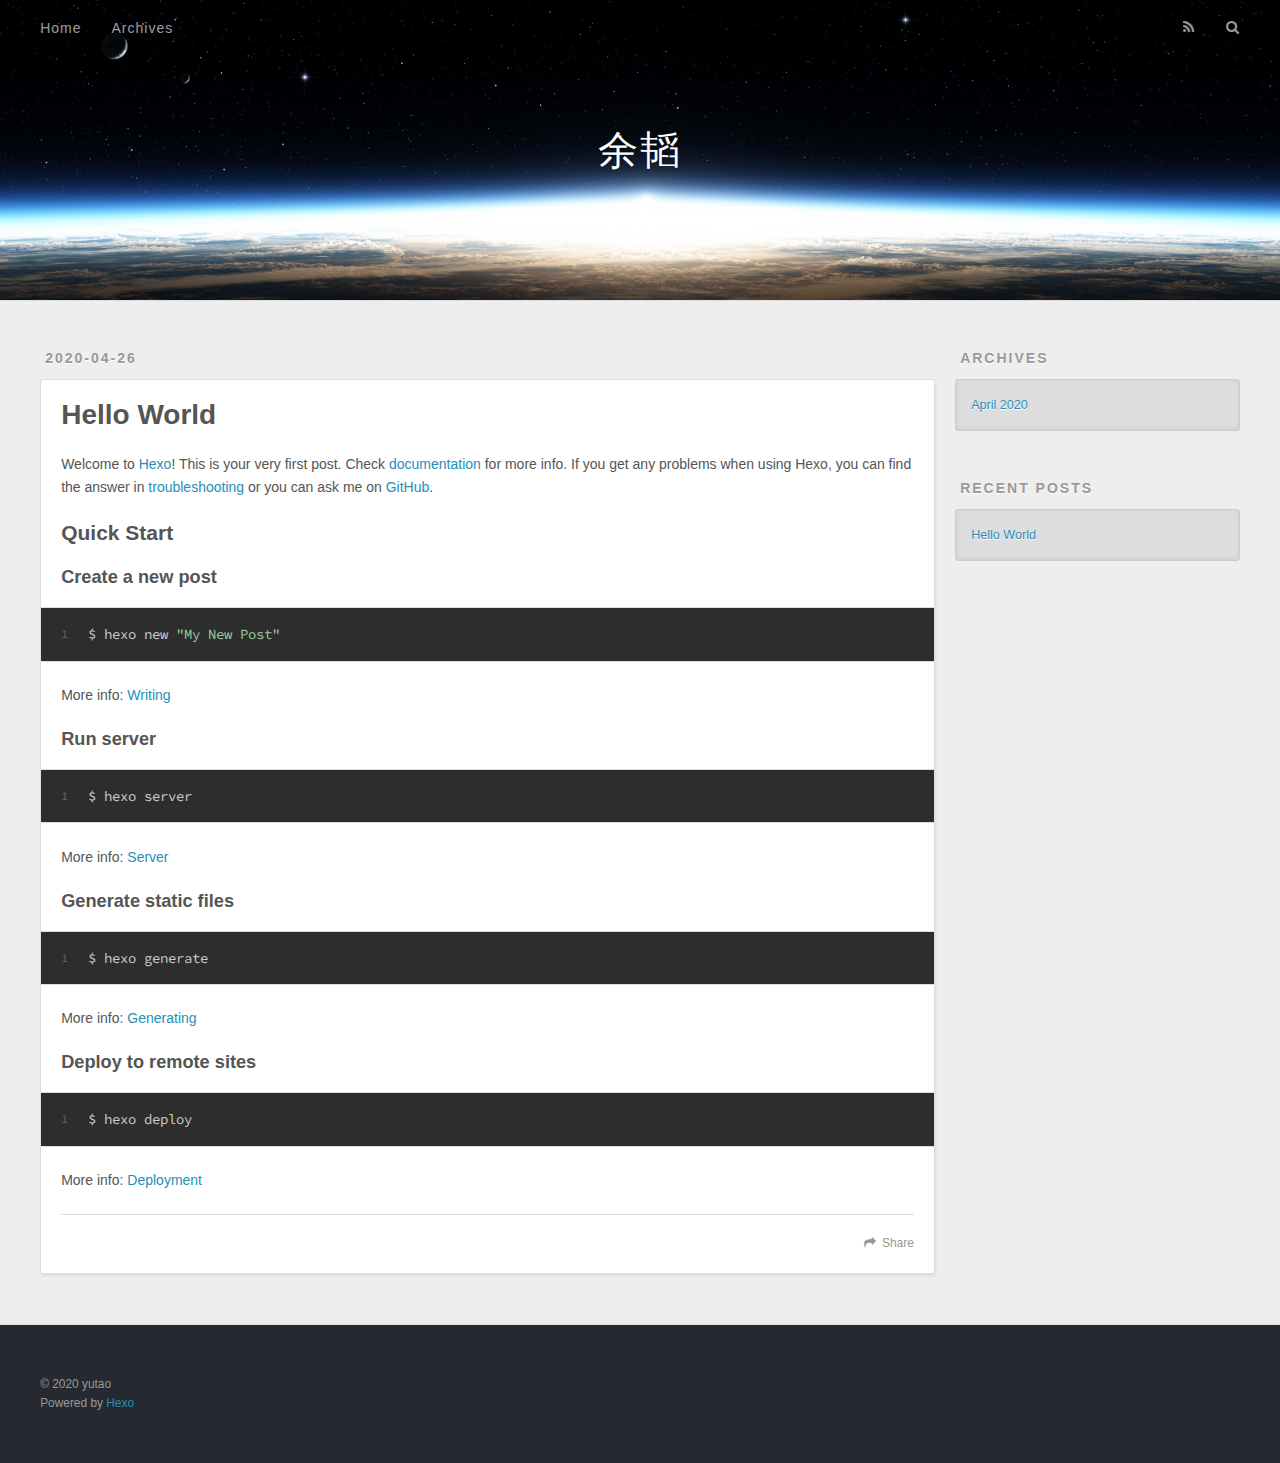
==== index.html @ 67c09695 "Site updated: 2020-04-26 09:48:50" ====
<!DOCTYPE html>
<html>
<head>
  <meta charset="utf-8">
  

  
  <title>余韬</title>
  <meta name="viewport" content="width=device-width, initial-scale=1, maximum-scale=1">
  <meta property="og:type" content="website">
<meta property="og:title" content="余韬">
<meta property="og:url" content="http://yoursite.com/index.html">
<meta property="og:site_name" content="余韬">
<meta property="og:locale" content="en_US">
<meta property="article:author" content="yutao">
<meta name="twitter:card" content="summary">
  
    <link rel="alternate" href="/atom.xml" title="余韬" type="application/atom+xml">
  
  
    <link rel="icon" href="/favicon.png">
  
  
    <link href="//fonts.googleapis.com/css?family=Source+Code+Pro" rel="stylesheet" type="text/css">
  
  
<link rel="stylesheet" href="/css/style.css">

<meta name="generator" content="Hexo 4.2.0"></head>

<body>
  <div id="container">
    <div id="wrap">
      <header id="header">
  <div id="banner"></div>
  <div id="header-outer" class="outer">
    <div id="header-title" class="inner">
      <h1 id="logo-wrap">
        <a href="/" id="logo">余韬</a>
      </h1>
      
    </div>
    <div id="header-inner" class="inner">
      <nav id="main-nav">
        <a id="main-nav-toggle" class="nav-icon"></a>
        
          <a class="main-nav-link" href="/">Home</a>
        
          <a class="main-nav-link" href="/archives">Archives</a>
        
      </nav>
      <nav id="sub-nav">
        
          <a id="nav-rss-link" class="nav-icon" href="/atom.xml" title="RSS Feed"></a>
        
        <a id="nav-search-btn" class="nav-icon" title="Search"></a>
      </nav>
      <div id="search-form-wrap">
        <form action="//google.com/search" method="get" accept-charset="UTF-8" class="search-form"><input type="search" name="q" class="search-form-input" placeholder="Search"><button type="submit" class="search-form-submit">&#xF002;</button><input type="hidden" name="sitesearch" value="http://yoursite.com"></form>
      </div>
    </div>
  </div>
</header>
      <div class="outer">
        <section id="main">
  
    <article id="post-hello-world" class="article article-type-post" itemscope itemprop="blogPost">
  <div class="article-meta">
    <a href="/2020/04/26/hello-world/" class="article-date">
  <time datetime="2020-04-26T01:26:03.476Z" itemprop="datePublished">2020-04-26</time>
</a>
    
  </div>
  <div class="article-inner">
    
    
      <header class="article-header">
        
  
    <h1 itemprop="name">
      <a class="article-title" href="/2020/04/26/hello-world/">Hello World</a>
    </h1>
  

      </header>
    
    <div class="article-entry" itemprop="articleBody">
      
        <p>Welcome to <a href="https://hexo.io/" target="_blank" rel="noopener">Hexo</a>! This is your very first post. Check <a href="https://hexo.io/docs/" target="_blank" rel="noopener">documentation</a> for more info. If you get any problems when using Hexo, you can find the answer in <a href="https://hexo.io/docs/troubleshooting.html" target="_blank" rel="noopener">troubleshooting</a> or you can ask me on <a href="https://github.com/hexojs/hexo/issues" target="_blank" rel="noopener">GitHub</a>.</p>
<h2 id="Quick-Start"><a href="#Quick-Start" class="headerlink" title="Quick Start"></a>Quick Start</h2><h3 id="Create-a-new-post"><a href="#Create-a-new-post" class="headerlink" title="Create a new post"></a>Create a new post</h3><figure class="highlight bash"><table><tr><td class="gutter"><pre><span class="line">1</span><br></pre></td><td class="code"><pre><span class="line">$ hexo new <span class="string">"My New Post"</span></span><br></pre></td></tr></table></figure>

<p>More info: <a href="https://hexo.io/docs/writing.html" target="_blank" rel="noopener">Writing</a></p>
<h3 id="Run-server"><a href="#Run-server" class="headerlink" title="Run server"></a>Run server</h3><figure class="highlight bash"><table><tr><td class="gutter"><pre><span class="line">1</span><br></pre></td><td class="code"><pre><span class="line">$ hexo server</span><br></pre></td></tr></table></figure>

<p>More info: <a href="https://hexo.io/docs/server.html" target="_blank" rel="noopener">Server</a></p>
<h3 id="Generate-static-files"><a href="#Generate-static-files" class="headerlink" title="Generate static files"></a>Generate static files</h3><figure class="highlight bash"><table><tr><td class="gutter"><pre><span class="line">1</span><br></pre></td><td class="code"><pre><span class="line">$ hexo generate</span><br></pre></td></tr></table></figure>

<p>More info: <a href="https://hexo.io/docs/generating.html" target="_blank" rel="noopener">Generating</a></p>
<h3 id="Deploy-to-remote-sites"><a href="#Deploy-to-remote-sites" class="headerlink" title="Deploy to remote sites"></a>Deploy to remote sites</h3><figure class="highlight bash"><table><tr><td class="gutter"><pre><span class="line">1</span><br></pre></td><td class="code"><pre><span class="line">$ hexo deploy</span><br></pre></td></tr></table></figure>

<p>More info: <a href="https://hexo.io/docs/one-command-deployment.html" target="_blank" rel="noopener">Deployment</a></p>

      
    </div>
    <footer class="article-footer">
      <a data-url="http://yoursite.com/2020/04/26/hello-world/" data-id="ck9gdj3jw0000q4vagma7bi85" class="article-share-link">Share</a>
      
      
    </footer>
  </div>
  
</article>


  


</section>
        
          <aside id="sidebar">
  
    

  
    

  
    
  
    
  <div class="widget-wrap">
    <h3 class="widget-title">Archives</h3>
    <div class="widget">
      <ul class="archive-list"><li class="archive-list-item"><a class="archive-list-link" href="/archives/2020/04/">April 2020</a></li></ul>
    </div>
  </div>


  
    
  <div class="widget-wrap">
    <h3 class="widget-title">Recent Posts</h3>
    <div class="widget">
      <ul>
        
          <li>
            <a href="/2020/04/26/hello-world/">Hello World</a>
          </li>
        
      </ul>
    </div>
  </div>

  
</aside>
        
      </div>
      <footer id="footer">
  
  <div class="outer">
    <div id="footer-info" class="inner">
      &copy; 2020 yutao<br>
      Powered by <a href="http://hexo.io/" target="_blank">Hexo</a>
    </div>
  </div>
</footer>
    </div>
    <nav id="mobile-nav">
  
    <a href="/" class="mobile-nav-link">Home</a>
  
    <a href="/archives" class="mobile-nav-link">Archives</a>
  
</nav>
    

<script src="//ajax.googleapis.com/ajax/libs/jquery/2.0.3/jquery.min.js"></script>


  
<link rel="stylesheet" href="/fancybox/jquery.fancybox.css">

  
<script src="/fancybox/jquery.fancybox.pack.js"></script>




<script src="/js/script.js"></script>




  </div>
</body>
</html>
---- css/style.css ----
body {
  width: 100%;
}
body:before,
body:after {
  content: "";
  display: table;
}
body:after {
  clear: both;
}
html,
body,
div,
span,
applet,
object,
iframe,
h1,
h2,
h3,
h4,
h5,
h6,
p,
blockquote,
pre,
a,
abbr,
acronym,
address,
big,
cite,
code,
del,
dfn,
em,
img,
ins,
kbd,
q,
s,
samp,
small,
strike,
strong,
sub,
sup,
tt,
var,
dl,
dt,
dd,
ol,
ul,
li,
fieldset,
form,
label,
legend,
table,
caption,
tbody,
tfoot,
thead,
tr,
th,
td {
  margin: 0;
  padding: 0;
  border: 0;
  outline: 0;
  font-weight: inherit;
  font-style: inherit;
  font-family: inherit;
  font-size: 100%;
  vertical-align: baseline;
}
body {
  line-height: 1;
  color: #000;
  background: #fff;
}
ol,
ul {
  list-style: none;
}
table {
  border-collapse: separate;
  border-spacing: 0;
  vertical-align: middle;
}
caption,
th,
td {
  text-align: left;
  font-weight: normal;
  vertical-align: middle;
}
a img {
  border: none;
}
input,
button {
  margin: 0;
  padding: 0;
}
input::-moz-focus-inner,
button::-moz-focus-inner {
  border: 0;
  padding: 0;
}
@font-face {
  font-family: FontAwesome;
  font-style: normal;
  font-weight: normal;
  src: url("fonts/fontawesome-webfont.eot?v=#4.0.3");
  src: url("fonts/fontawesome-webfont.eot?#iefix&v=#4.0.3") format("embedded-opentype"), url("fonts/fontawesome-webfont.woff?v=#4.0.3") format("woff"), url("fonts/fontawesome-webfont.ttf?v=#4.0.3") format("truetype"), url("fonts/fontawesome-webfont.svg#fontawesomeregular?v=#4.0.3") format("svg");
}
html,
body,
#container {
  height: 100%;
}
body {
  background: #eee;
  font: 14px -apple-system, BlinkMacSystemFont, "Segoe UI", "Roboto", "Oxygen", "Ubuntu", "Cantarell", "Fira Sans", "Droid Sans", "Helvetica Neue", sans-serif;
  -webkit-text-size-adjust: 100%;
}
.outer {
  max-width: 1220px;
  margin: 0 auto;
  padding: 0 20px;
}
.outer:before,
.outer:after {
  content: "";
  display: table;
}
.outer:after {
  clear: both;
}
.inner {
  display: inline;
  float: left;
  width: 98.33333333333333%;
  margin: 0 0.833333333333333%;
}
.left,
.alignleft {
  float: left;
}
.right,
.alignright {
  float: right;
}
.clear {
  clear: both;
}
#container {
  position: relative;
}
.mobile-nav-on {
  overflow: hidden;
}
#wrap {
  height: 100%;
  width: 100%;
  position: absolute;
  top: 0;
  left: 0;
  -webkit-transition: 0.2s ease-out;
  -moz-transition: 0.2s ease-out;
  -ms-transition: 0.2s ease-out;
  transition: 0.2s ease-out;
  z-index: 1;
  background: #eee;
}
.mobile-nav-on #wrap {
  left: 280px;
}
@media screen and (min-width: 768px) {
  #main {
    display: inline;
    float: left;
    width: 73.33333333333333%;
    margin: 0 0.833333333333333%;
  }
}
.article-date,
.article-category-link,
.archive-year,
.widget-title {
  text-decoration: none;
  text-transform: uppercase;
  letter-spacing: 2px;
  color: #999;
  margin-bottom: 1em;
  margin-left: 5px;
  line-height: 1em;
  text-shadow: 0 1px #fff;
  font-weight: bold;
}
.article-inner,
.archive-article-inner {
  background: #fff;
  -webkit-box-shadow: 1px 2px 3px #ddd;
  box-shadow: 1px 2px 3px #ddd;
  border: 1px solid #ddd;
  border-radius: 3px;
}
.article-entry h1,
.widget h1 {
  font-size: 2em;
}
.article-entry h2,
.widget h2 {
  font-size: 1.5em;
}
.article-entry h3,
.widget h3 {
  font-size: 1.3em;
}
.article-entry h4,
.widget h4 {
  font-size: 1.2em;
}
.article-entry h5,
.widget h5 {
  font-size: 1em;
}
.article-entry h6,
.widget h6 {
  font-size: 1em;
  color: #999;
}
.article-entry hr,
.widget hr {
  border: 1px dashed #ddd;
}
.article-entry strong,
.widget strong {
  font-weight: bold;
}
.article-entry em,
.widget em,
.article-entry cite,
.widget cite {
  font-style: italic;
}
.article-entry sup,
.widget sup,
.article-entry sub,
.widget sub {
  font-size: 0.75em;
  line-height: 0;
  position: relative;
  vertical-align: baseline;
}
.article-entry sup,
.widget sup {
  top: -0.5em;
}
.article-entry sub,
.widget sub {
  bottom: -0.2em;
}
.article-entry small,
.widget small {
  font-size: 0.85em;
}
.article-entry acronym,
.widget acronym,
.article-entry abbr,
.widget abbr {
  border-bottom: 1px dotted;
}
.article-entry ul,
.widget ul,
.article-entry ol,
.widget ol,
.article-entry dl,
.widget dl {
  margin: 0 20px;
  line-height: 1.6em;
}
.article-entry ul ul,
.widget ul ul,
.article-entry ol ul,
.widget ol ul,
.article-entry ul ol,
.widget ul ol,
.article-entry ol ol,
.widget ol ol {
  margin-top: 0;
  margin-bottom: 0;
}
.article-entry ul,
.widget ul {
  list-style: disc;
}
.article-entry ol,
.widget ol {
  list-style: decimal;
}
.article-entry dt,
.widget dt {
  font-weight: bold;
}
#header {
  height: 300px;
  position: relative;
  border-bottom: 1px solid #ddd;
}
#header:before,
#header:after {
  content: "";
  position: absolute;
  left: 0;
  right: 0;
  height: 40px;
}
#header:before {
  top: 0;
  background: -webkit-linear-gradient(rgba(0,0,0,0.2), transparent);
  background: -moz-linear-gradient(rgba(0,0,0,0.2), transparent);
  background: -ms-linear-gradient(rgba(0,0,0,0.2), transparent);
  background: linear-gradient(rgba(0,0,0,0.2), transparent);
}
#header:after {
  bottom: 0;
  background: -webkit-linear-gradient(transparent, rgba(0,0,0,0.2));
  background: -moz-linear-gradient(transparent, rgba(0,0,0,0.2));
  background: -ms-linear-gradient(transparent, rgba(0,0,0,0.2));
  background: linear-gradient(transparent, rgba(0,0,0,0.2));
}
#header-outer {
  height: 100%;
  position: relative;
}
#header-inner {
  position: relative;
  overflow: hidden;
}
#banner {
  position: absolute;
  top: 0;
  left: 0;
  width: 100%;
  height: 100%;
  background: url("images/banner.jpg") center #000;
  -webkit-background-size: cover;
  -moz-background-size: cover;
  background-size: cover;
  z-index: -1;
}
#header-title {
  text-align: center;
  height: 40px;
  position: absolute;
  top: 50%;
  left: 0;
  margin-top: -20px;
}
#logo,
#subtitle {
  text-decoration: none;
  color: #fff;
  font-weight: 300;
  text-shadow: 0 1px 4px rgba(0,0,0,0.3);
}
#logo {
  font-size: 40px;
  line-height: 40px;
  letter-spacing: 2px;
}
#subtitle {
  font-size: 16px;
  line-height: 16px;
  letter-spacing: 1px;
}
#subtitle-wrap {
  margin-top: 16px;
}
#main-nav {
  float: left;
  margin-left: -15px;
}
.nav-icon,
.main-nav-link {
  float: left;
  color: #fff;
  opacity: 0.6;
  text-decoration: none;
  text-shadow: 0 1px rgba(0,0,0,0.2);
  -webkit-transition: opacity 0.2s;
  -moz-transition: opacity 0.2s;
  -ms-transition: opacity 0.2s;
  transition: opacity 0.2s;
  display: block;
  padding: 20px 15px;
}
.nav-icon:hover,
.main-nav-link:hover {
  opacity: 1;
}
.nav-icon {
  font-family: FontAwesome;
  text-align: center;
  font-size: 14px;
  width: 14px;
  height: 14px;
  padding: 20px 15px;
  position: relative;
  cursor: pointer;
}
.main-nav-link {
  font-weight: 300;
  letter-spacing: 1px;
}
@media screen and (max-width: 479px) {
  .main-nav-link {
    display: none;
  }
}
#main-nav-toggle {
  display: none;
}
#main-nav-toggle:before {
  content: "\f0c9";
}
@media screen and (max-width: 479px) {
  #main-nav-toggle {
    display: block;
  }
}
#sub-nav {
  float: right;
  margin-right: -15px;
}
#nav-rss-link:before {
  content: "\f09e";
}
#nav-search-btn:before {
  content: "\f002";
}
#search-form-wrap {
  position: absolute;
  top: 15px;
  width: 150px;
  height: 30px;
  right: -150px;
  opacity: 0;
  -webkit-transition: 0.2s ease-out;
  -moz-transition: 0.2s ease-out;
  -ms-transition: 0.2s ease-out;
  transition: 0.2s ease-out;
}
#search-form-wrap.on {
  opacity: 1;
  right: 0;
}
@media screen and (max-width: 479px) {
  #search-form-wrap {
    width: 100%;
    right: -100%;
  }
}
.search-form {
  position: absolute;
  top: 0;
  left: 0;
  right: 0;
  background: #fff;
  padding: 5px 15px;
  border-radius: 15px;
  -webkit-box-shadow: 0 0 10px rgba(0,0,0,0.3);
  box-shadow: 0 0 10px rgba(0,0,0,0.3);
}
.search-form-input {
  border: none;
  background: none;
  color: #555;
  width: 100%;
  font: 13px -apple-system, BlinkMacSystemFont, "Segoe UI", "Roboto", "Oxygen", "Ubuntu", "Cantarell", "Fira Sans", "Droid Sans", "Helvetica Neue", sans-serif;
  outline: none;
}
.search-form-input::-webkit-search-results-decoration,
.search-form-input::-webkit-search-cancel-button {
  -webkit-appearance: none;
}
.search-form-submit {
  position: absolute;
  top: 50%;
  right: 10px;
  margin-top: -7px;
  font: 13px FontAwesome;
  border: none;
  background: none;
  color: #bbb;
  cursor: pointer;
}
.search-form-submit:hover,
.search-form-submit:focus {
  color: #777;
}
.article {
  margin: 50px 0;
}
.article-inner {
  overflow: hidden;
}
.article-meta:before,
.article-meta:after {
  content: "";
  display: table;
}
.article-meta:after {
  clear: both;
}
.article-date {
  float: left;
}
.article-category {
  float: left;
  line-height: 1em;
  color: #ccc;
  text-shadow: 0 1px #fff;
  margin-left: 8px;
}
.article-category:before {
  content: "\2022";
}
.article-category-link {
  margin: 0 12px 1em;
}
.article-header {
  padding: 20px 20px 0;
}
.article-title {
  text-decoration: none;
  font-size: 2em;
  font-weight: bold;
  color: #555;
  line-height: 1.1em;
  -webkit-transition: color 0.2s;
  -moz-transition: color 0.2s;
  -ms-transition: color 0.2s;
  transition: color 0.2s;
}
a.article-title:hover {
  color: #258fb8;
}
.article-entry {
  color: #555;
  padding: 0 20px;
}
.article-entry:before,
.article-entry:after {
  content: "";
  display: table;
}
.article-entry:after {
  clear: both;
}
.article-entry p,
.article-entry table {
  line-height: 1.6em;
  margin: 1.6em 0;
}
.article-entry h1,
.article-entry h2,
.article-entry h3,
.article-entry h4,
.article-entry h5,
.article-entry h6 {
  font-weight: bold;
}
.article-entry h1,
.article-entry h2,
.article-entry h3,
.article-entry h4,
.article-entry h5,
.article-entry h6 {
  line-height: 1.1em;
  margin: 1.1em 0;
}
.article-entry a {
  color: #258fb8;
  text-decoration: none;
}
.article-entry a:hover {
  text-decoration: underline;
}
.article-entry ul,
.article-entry ol,
.article-entry dl {
  margin-top: 1.6em;
  margin-bottom: 1.6em;
}
.article-entry img,
.article-entry video {
  max-width: 100%;
  height: auto;
  display: block;
  margin: auto;
}
.article-entry iframe {
  border: none;
}
.article-entry table {
  width: 100%;
  border-collapse: collapse;
  border-spacing: 0;
}
.article-entry th {
  font-weight: bold;
  border-bottom: 3px solid #ddd;
  padding-bottom: 0.5em;
}
.article-entry td {
  border-bottom: 1px solid #ddd;
  padding: 10px 0;
}
.article-entry blockquote {
  font-family: Georgia, "Times New Roman", serif;
  font-size: 1.4em;
  margin: 1.6em 20px;
  text-align: center;
}
.article-entry blockquote footer {
  font-size: 14px;
  margin: 1.6em 0;
  font-family: -apple-system, BlinkMacSystemFont, "Segoe UI", "Roboto", "Oxygen", "Ubuntu", "Cantarell", "Fira Sans", "Droid Sans", "Helvetica Neue", sans-serif;
}
.article-entry blockquote footer cite:before {
  content: "—";
  padding: 0 0.5em;
}
.article-entry .pullquote {
  text-align: left;
  width: 45%;
  margin: 0;
}
.article-entry .pullquote.left {
  margin-left: 0.5em;
  margin-right: 1em;
}
.article-entry .pullquote.right {
  margin-right: 0.5em;
  margin-left: 1em;
}
.article-entry .caption {
  color: #999;
  display: block;
  font-size: 0.9em;
  margin-top: 0.5em;
  position: relative;
  text-align: center;
}
.article-entry .video-container {
  position: relative;
  padding-top: 56.25%;
  height: 0;
  overflow: hidden;
}
.article-entry .video-container iframe,
.article-entry .video-container object,
.article-entry .video-container embed {
  position: absolute;
  top: 0;
  left: 0;
  width: 100%;
  height: 100%;
  margin-top: 0;
}
.article-more-link a {
  display: inline-block;
  line-height: 1em;
  padding: 6px 15px;
  border-radius: 15px;
  background: #eee;
  color: #999;
  text-shadow: 0 1px #fff;
  text-decoration: none;
}
.article-more-link a:hover {
  background: #258fb8;
  color: #fff;
  text-decoration: none;
  text-shadow: 0 1px #1e7293;
}
.article-footer {
  font-size: 0.85em;
  line-height: 1.6em;
  border-top: 1px solid #ddd;
  padding-top: 1.6em;
  margin: 0 20px 20px;
}
.article-footer:before,
.article-footer:after {
  content: "";
  display: table;
}
.article-footer:after {
  clear: both;
}
.article-footer a {
  color: #999;
  text-decoration: none;
}
.article-footer a:hover {
  color: #555;
}
.article-tag-list-item {
  float: left;
  margin-right: 10px;
}
.article-tag-list-link:before {
  content: "#";
}
.article-comment-link {
  float: right;
}
.article-comment-link:before {
  content: "\f075";
  font-family: FontAwesome;
  padding-right: 8px;
}
.article-share-link {
  cursor: pointer;
  float: right;
  margin-left: 20px;
}
.article-share-link:before {
  content: "\f064";
  font-family: FontAwesome;
  padding-right: 6px;
}
#article-nav {
  position: relative;
}
#article-nav:before,
#article-nav:after {
  content: "";
  display: table;
}
#article-nav:after {
  clear: both;
}
@media screen and (min-width: 768px) {
  #article-nav {
    margin: 50px 0;
  }
  #article-nav:before {
    width: 8px;
    height: 8px;
    position: absolute;
    top: 50%;
    left: 50%;
    margin-top: -4px;
    margin-left: -4px;
    content: "";
    border-radius: 50%;
    background: #ddd;
    -webkit-box-shadow: 0 1px 2px #fff;
    box-shadow: 0 1px 2px #fff;
  }
}
.article-nav-link-wrap {
  text-decoration: none;
  text-shadow: 0 1px #fff;
  color: #999;
  -webkit-box-sizing: border-box;
  -moz-box-sizing: border-box;
  box-sizing: border-box;
  margin-top: 50px;
  text-align: center;
  display: block;
}
.article-nav-link-wrap:hover {
  color: #555;
}
@media screen and (min-width: 768px) {
  .article-nav-link-wrap {
    width: 50%;
    margin-top: 0;
  }
}
@media screen and (min-width: 768px) {
  #article-nav-newer {
    float: left;
    text-align: right;
    padding-right: 20px;
  }
}
@media screen and (min-width: 768px) {
  #article-nav-older {
    float: right;
    text-align: left;
    padding-left: 20px;
  }
}
.article-nav-caption {
  text-transform: uppercase;
  letter-spacing: 2px;
  color: #ddd;
  line-height: 1em;
  font-weight: bold;
}
#article-nav-newer .article-nav-caption {
  margin-right: -2px;
}
.article-nav-title {
  font-size: 0.85em;
  line-height: 1.6em;
  margin-top: 0.5em;
}
.article-share-box {
  position: absolute;
  display: none;
  background: #fff;
  -webkit-box-shadow: 1px 2px 10px rgba(0,0,0,0.2);
  box-shadow: 1px 2px 10px rgba(0,0,0,0.2);
  border-radius: 3px;
  margin-left: -145px;
  overflow: hidden;
  z-index: 1;
}
.article-share-box.on {
  display: block;
}
.article-share-input {
  width: 100%;
  background: none;
  -webkit-box-sizing: border-box;
  -moz-box-sizing: border-box;
  box-sizing: border-box;
  font: 14px -apple-system, BlinkMacSystemFont, "Segoe UI", "Roboto", "Oxygen", "Ubuntu", "Cantarell", "Fira Sans", "Droid Sans", "Helvetica Neue", sans-serif;
  padding: 0 15px;
  color: #555;
  outline: none;
  border: 1px solid #ddd;
  border-radius: 3px 3px 0 0;
  height: 36px;
  line-height: 36px;
}
.article-share-links {
  background: #eee;
}
.article-share-links:before,
.article-share-links:after {
  content: "";
  display: table;
}
.article-share-links:after {
  clear: both;
}
.article-share-twitter,
.article-share-facebook,
.article-share-pinterest,
.article-share-google {
  width: 50px;
  height: 36px;
  display: block;
  float: left;
  position: relative;
  color: #999;
  text-shadow: 0 1px #fff;
}
.article-share-twitter:before,
.article-share-facebook:before,
.article-share-pinterest:before,
.article-share-google:before {
  font-size: 20px;
  font-family: FontAwesome;
  width: 20px;
  height: 20px;
  position: absolute;
  top: 50%;
  left: 50%;
  margin-top: -10px;
  margin-left: -10px;
  text-align: center;
}
.article-share-twitter:hover,
.article-share-facebook:hover,
.article-share-pinterest:hover,
.article-share-google:hover {
  color: #fff;
}
.article-share-twitter:before {
  content: "\f099";
}
.article-share-twitter:hover {
  background: #00aced;
  text-shadow: 0 1px #008abe;
}
.article-share-facebook:before {
  content: "\f09a";
}
.article-share-facebook:hover {
  background: #3b5998;
  text-shadow: 0 1px #2f477a;
}
.article-share-pinterest:before {
  content: "\f0d2";
}
.article-share-pinterest:hover {
  background: #cb2027;
  text-shadow: 0 1px #a21a1f;
}
.article-share-google:before {
  content: "\f0d5";
}
.article-share-google:hover {
  background: #dd4b39;
  text-shadow: 0 1px #be3221;
}
.article-gallery {
  background: #000;
  position: relative;
}
.article-gallery-photos {
  position: relative;
  overflow: hidden;
}
.article-gallery-img {
  display: none;
  max-width: 100%;
}
.article-gallery-img:first-child {
  display: block;
}
.article-gallery-img.loaded {
  position: absolute;
  display: block;
}
.article-gallery-img img {
  display: block;
  max-width: 100%;
  margin: 0 auto;
}
#comments {
  background: #fff;
  -webkit-box-shadow: 1px 2px 3px #ddd;
  box-shadow: 1px 2px 3px #ddd;
  padding: 20px;
  border: 1px solid #ddd;
  border-radius: 3px;
  margin: 50px 0;
}
#comments a {
  color: #258fb8;
}
.archives-wrap {
  margin: 50px 0;
}
.archives:before,
.archives:after {
  content: "";
  display: table;
}
.archives:after {
  clear: both;
}
.archive-year-wrap {
  margin-bottom: 1em;
}
.archives {
  -webkit-column-gap: 10px;
  -moz-column-gap: 10px;
  column-gap: 10px;
}
@media screen and (min-width: 480px) and (max-width: 767px) {
  .archives {
    -webkit-column-count: 2;
    -moz-column-count: 2;
    column-count: 2;
  }
}
@media screen and (min-width: 768px) {
  .archives {
    -webkit-column-count: 3;
    -moz-column-count: 3;
    column-count: 3;
  }
}
.archive-article {
  -webkit-column-break-inside: avoid;
  page-break-inside: avoid;
  overflow: hidden;
  break-inside: avoid-column;
}
.archive-article-inner {
  padding: 10px;
  margin-bottom: 15px;
}
.archive-article-title {
  text-decoration: none;
  font-weight: bold;
  color: #555;
  -webkit-transition: color 0.2s;
  -moz-transition: color 0.2s;
  -ms-transition: color 0.2s;
  transition: color 0.2s;
  line-height: 1.6em;
}
.archive-article-title:hover {
  color: #258fb8;
}
.archive-article-footer {
  margin-top: 1em;
}
.archive-article-date {
  color: #999;
  text-decoration: none;
  font-size: 0.85em;
  line-height: 1em;
  margin-bottom: 0.5em;
  display: block;
}
#page-nav {
  margin: 50px auto;
  background: #fff;
  -webkit-box-shadow: 1px 2px 3px #ddd;
  box-shadow: 1px 2px 3px #ddd;
  border: 1px solid #ddd;
  border-radius: 3px;
  text-align: center;
  color: #999;
  overflow: hidden;
}
#page-nav:before,
#page-nav:after {
  content: "";
  display: table;
}
#page-nav:after {
  clear: both;
}
#page-nav a,
#page-nav span {
  padding: 10px 20px;
  line-height: 1;
  height: 2ex;
}
#page-nav a {
  color: #999;
  text-decoration: none;
}
#page-nav a:hover {
  background: #999;
  color: #fff;
}
#page-nav .prev {
  float: left;
}
#page-nav .next {
  float: right;
}
#page-nav .page-number {
  display: inline-block;
}
@media screen and (max-width: 479px) {
  #page-nav .page-number {
    display: none;
  }
}
#page-nav .current {
  color: #555;
  font-weight: bold;
}
#page-nav .space {
  color: #ddd;
}
#footer {
  background: #262a30;
  padding: 50px 0;
  border-top: 1px solid #ddd;
  color: #999;
}
#footer a {
  color: #258fb8;
  text-decoration: none;
}
#footer a:hover {
  text-decoration: underline;
}
#footer-info {
  line-height: 1.6em;
  font-size: 0.85em;
}
.article-entry pre,
.article-entry .highlight {
  background: #2d2d2d;
  margin: 0 -20px;
  padding: 15px 20px;
  border-style: solid;
  border-color: #ddd;
  border-width: 1px 0;
  overflow: auto;
  color: #ccc;
  line-height: 22.400000000000002px;
}
.article-entry .highlight .gutter pre,
.article-entry .gist .gist-file .gist-data .line-numbers {
  color: #666;
  font-size: 0.85em;
}
.article-entry pre,
.article-entry code {
  font-family: "Source Code Pro", Consolas, Monaco, Menlo, Consolas, monospace;
}
.article-entry code {
  background: #eee;
  text-shadow: 0 1px #fff;
  padding: 0 0.3em;
}
.article-entry pre code {
  background: none;
  text-shadow: none;
  padding: 0;
}
.article-entry .highlight pre {
  border: none;
  margin: 0;
  padding: 0;
}
.article-entry .highlight table {
  margin: 0;
  width: auto;
}
.article-entry .highlight td {
  border: none;
  padding: 0;
}
.article-entry .highlight figcaption {
  font-size: 0.85em;
  color: #999;
  line-height: 1em;
  margin-bottom: 1em;
}
.article-entry .highlight figcaption:before,
.article-entry .highlight figcaption:after {
  content: "";
  display: table;
}
.article-entry .highlight figcaption:after {
  clear: both;
}
.article-entry .highlight figcaption a {
  float: right;
}
.article-entry .highlight .gutter pre {
  text-align: right;
  padding-right: 20px;
}
.article-entry .highlight .line {
  height: 22.400000000000002px;
}
.article-entry .highlight .line.marked {
  background: #515151;
}
.article-entry .gist {
  margin: 0 -20px;
  border-style: solid;
  border-color: #ddd;
  border-width: 1px 0;
  background: #2d2d2d;
  padding: 15px 20px 15px 0;
}
.article-entry .gist .gist-file {
  border: none;
  font-family: "Source Code Pro", Consolas, Monaco, Menlo, Consolas, monospace;
  margin: 0;
}
.article-entry .gist .gist-file .gist-data {
  background: none;
  border: none;
}
.article-entry .gist .gist-file .gist-data .line-numbers {
  background: none;
  border: none;
  padding: 0 20px 0 0;
}
.article-entry .gist .gist-file .gist-data .line-data {
  padding: 0 !important;
}
.article-entry .gist .gist-file .highlight {
  margin: 0;
  padding: 0;
  border: none;
}
.article-entry .gist .gist-file .gist-meta {
  background: #2d2d2d;
  color: #999;
  font: 0.85em -apple-system, BlinkMacSystemFont, "Segoe UI", "Roboto", "Oxygen", "Ubuntu", "Cantarell", "Fira Sans", "Droid Sans", "Helvetica Neue", sans-serif;
  text-shadow: 0 0;
  padding: 0;
  margin-top: 1em;
  margin-left: 20px;
}
.article-entry .gist .gist-file .gist-meta a {
  color: #258fb8;
  font-weight: normal;
}
.article-entry .gist .gist-file .gist-meta a:hover {
  text-decoration: underline;
}
pre .comment,
pre .title {
  color: #999;
}
pre .variable,
pre .attribute,
pre .tag,
pre .regexp,
pre .ruby .constant,
pre .xml .tag .title,
pre .xml .pi,
pre .xml .doctype,
pre .html .doctype,
pre .css .id,
pre .css .class,
pre .css .pseudo {
  color: #f2777a;
}
pre .number,
pre .preprocessor,
pre .built_in,
pre .literal,
pre .params,
pre .constant {
  color: #f99157;
}
pre .class,
pre .ruby .class .title,
pre .css .rules .attribute {
  color: #9c9;
}
pre .string,
pre .value,
pre .inheritance,
pre .header,
pre .ruby .symbol,
pre .xml .cdata {
  color: #9c9;
}
pre .css .hexcolor {
  color: #6cc;
}
pre .function,
pre .python .decorator,
pre .python .title,
pre .ruby .function .title,
pre .ruby .title .keyword,
pre .perl .sub,
pre .javascript .title,
pre .coffeescript .title {
  color: #69c;
}
pre .keyword,
pre .javascript .function {
  color: #c9c;
}
@media screen and (max-width: 479px) {
  #mobile-nav {
    position: absolute;
    top: 0;
    left: 0;
    width: 280px;
    height: 100%;
    background: #191919;
    border-right: 1px solid #fff;
  }
}
@media screen and (max-width: 479px) {
  .mobile-nav-link {
    display: block;
    color: #999;
    text-decoration: none;
    padding: 15px 20px;
    font-weight: bold;
  }
  .mobile-nav-link:hover {
    color: #fff;
  }
}
@media screen and (min-width: 768px) {
  #sidebar {
    display: inline;
    float: left;
    width: 23.333333333333332%;
    margin: 0 0.833333333333333%;
  }
}
.widget-wrap {
  margin: 50px 0;
}
.widget {
  color: #777;
  text-shadow: 0 1px #fff;
  background: #ddd;
  -webkit-box-shadow: 0 -1px 4px #ccc inset;
  box-shadow: 0 -1px 4px #ccc inset;
  border: 1px solid #ccc;
  padding: 15px;
  border-radius: 3px;
}
.widget a {
  color: #258fb8;
  text-decoration: none;
}
.widget a:hover {
  text-decoration: underline;
}
.widget ul ul,
.widget ol ul,
.widget dl ul,
.widget ul ol,
.widget ol ol,
.widget dl ol,
.widget ul dl,
.widget ol dl,
.widget dl dl {
  margin-left: 15px;
  list-style: disc;
}
.widget {
  line-height: 1.6em;
  word-wrap: break-word;
  font-size: 0.9em;
}
.widget ul,
.widget ol {
  list-style: none;
  margin: 0;
}
.widget ul ul,
.widget ol ul,
.widget ul ol,
.widget ol ol {
  margin: 0 20px;
}
.widget ul ul,
.widget ol ul {
  list-style: disc;
}
.widget ul ol,
.widget ol ol {
  list-style: decimal;
}
.category-list-count,
.tag-list-count,
.archive-list-count {
  padding-left: 5px;
  color: #999;
  font-size: 0.85em;
}
.category-list-count:before,
.tag-list-count:before,
.archive-list-count:before {
  content: "(";
}
.category-list-count:after,
.tag-list-count:after,
.archive-list-count:after {
  content: ")";
}
.tagcloud a {
  margin-right: 5px;
  display: inline-block;
}
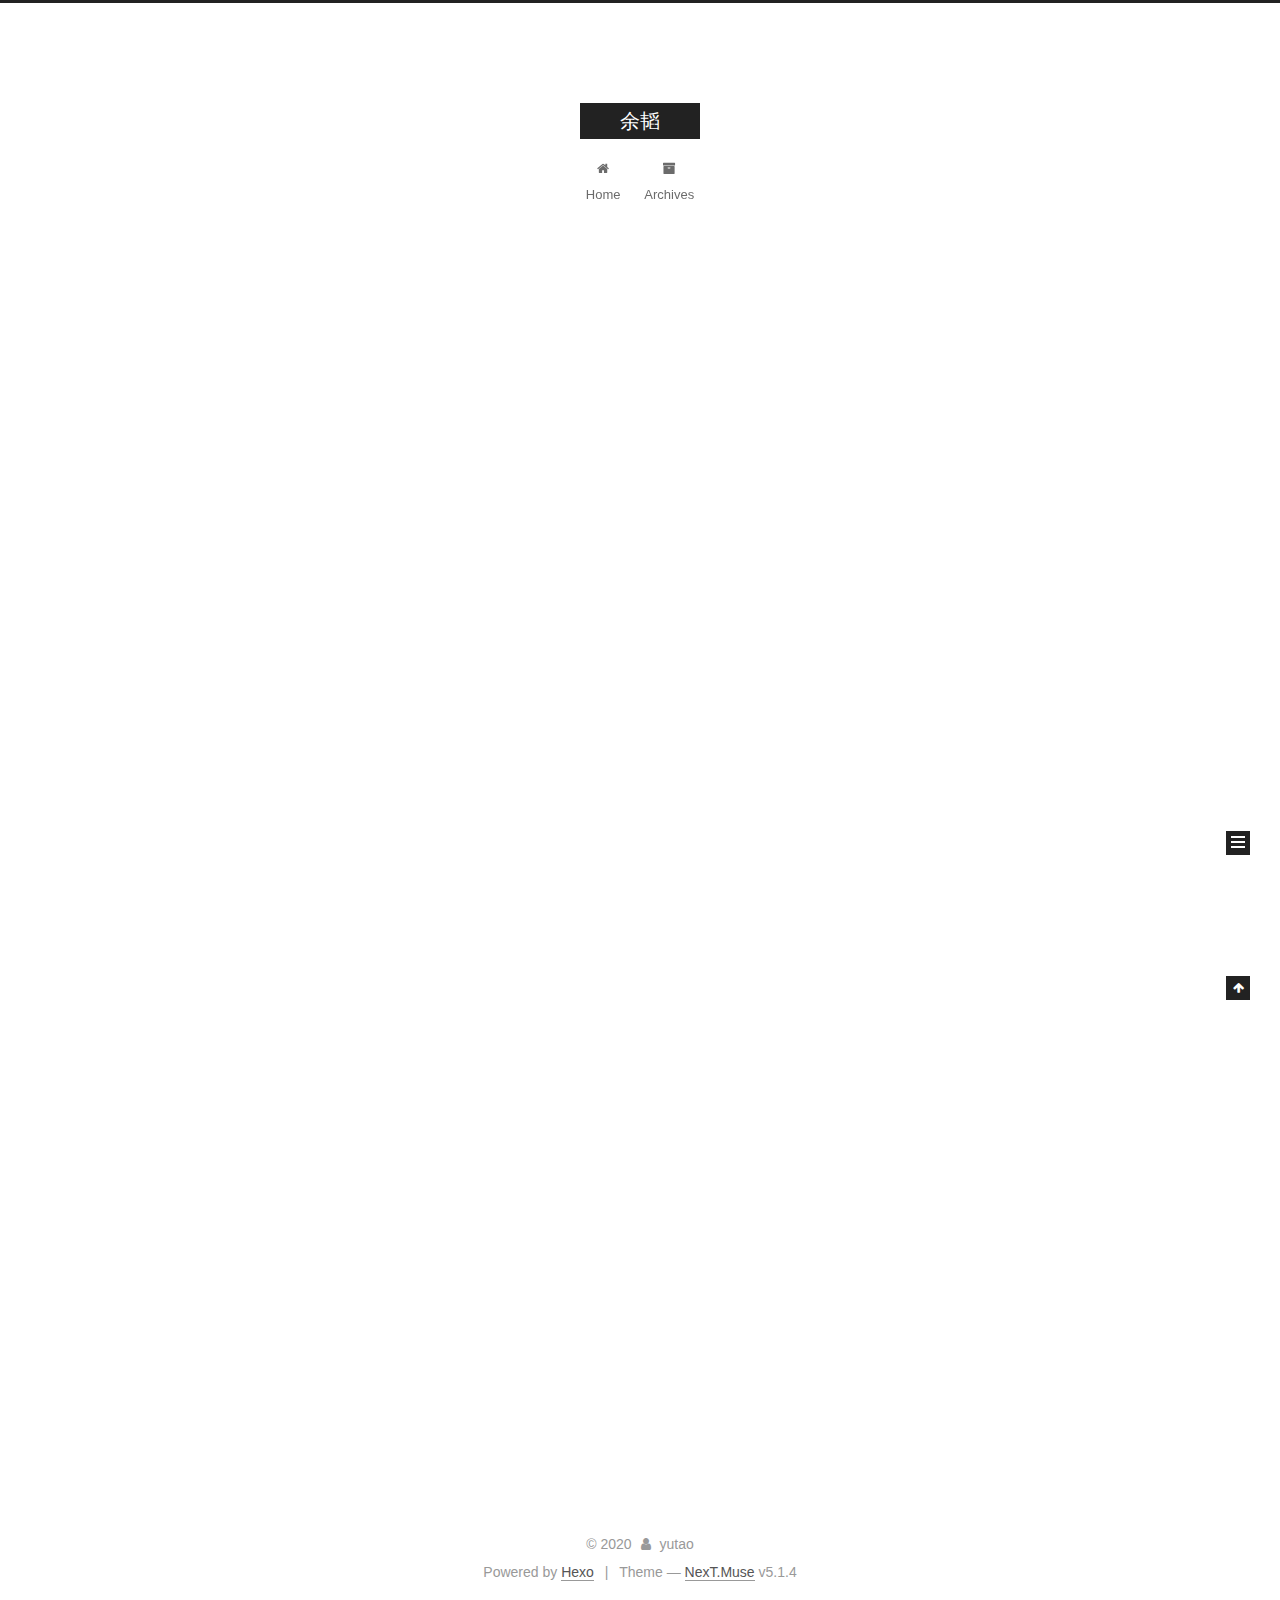
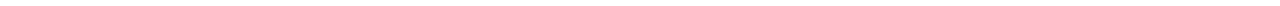
==== commit 19d527c6: "Site updated: 2020-04-26 10:28:24" ====
--- a/index.html
+++ b/index.html
@@ -1,196 +1,739 @@
 <!DOCTYPE html>
-<html>
+
+
+
+  
+
+
+<html class="theme-next muse use-motion" lang="en">
 <head>
-  <meta charset="utf-8">
-  
-
-  
-  <title>余韬</title>
-  <meta name="viewport" content="width=device-width, initial-scale=1, maximum-scale=1">
-  <meta property="og:type" content="website">
+  <meta charset="UTF-8"/>
+<meta http-equiv="X-UA-Compatible" content="IE=edge" />
+<meta name="viewport" content="width=device-width, initial-scale=1, maximum-scale=1"/>
+<meta name="theme-color" content="#222">
+
+
+
+
+
+
+
+
+
+<meta http-equiv="Cache-Control" content="no-transform" />
+<meta http-equiv="Cache-Control" content="no-siteapp" />
+
+
+
+
+
+
+
+
+
+
+
+
+
+
+
+
+  
+  
+  <link href="/lib/fancybox/source/jquery.fancybox.css?v=2.1.5" rel="stylesheet" type="text/css" />
+
+
+
+
+
+
+
+<link href="/lib/font-awesome/css/font-awesome.min.css?v=4.6.2" rel="stylesheet" type="text/css" />
+
+<link href="/css/main.css?v=5.1.4" rel="stylesheet" type="text/css" />
+
+
+  <link rel="apple-touch-icon" sizes="180x180" href="/images/apple-touch-icon-next.png?v=5.1.4">
+
+
+  <link rel="icon" type="image/png" sizes="32x32" href="/images/favicon-32x32-next.png?v=5.1.4">
+
+
+  <link rel="icon" type="image/png" sizes="16x16" href="/images/favicon-16x16-next.png?v=5.1.4">
+
+
+  <link rel="mask-icon" href="/images/logo.svg?v=5.1.4" color="#222">
+
+
+
+
+
+  <meta name="keywords" content="Hexo, NexT" />
+
+
+
+
+
+
+
+
+
+
+<meta property="og:type" content="website">
 <meta property="og:title" content="余韬">
 <meta property="og:url" content="http://yoursite.com/index.html">
 <meta property="og:site_name" content="余韬">
 <meta property="og:locale" content="en_US">
 <meta property="article:author" content="yutao">
 <meta name="twitter:card" content="summary">
-  
-    <link rel="alternate" href="/atom.xml" title="余韬" type="application/atom+xml">
-  
-  
-    <link rel="icon" href="/favicon.png">
-  
-  
-    <link href="//fonts.googleapis.com/css?family=Source+Code+Pro" rel="stylesheet" type="text/css">
-  
-  
-<link rel="stylesheet" href="/css/style.css">
+
+
+
+<script type="text/javascript" id="hexo.configurations">
+  var NexT = window.NexT || {};
+  var CONFIG = {
+    root: '/',
+    scheme: 'Muse',
+    version: '5.1.4',
+    sidebar: {"position":"left","display":"post","offset":12,"b2t":false,"scrollpercent":false,"onmobile":false},
+    fancybox: true,
+    tabs: true,
+    motion: {"enable":true,"async":false,"transition":{"post_block":"fadeIn","post_header":"slideDownIn","post_body":"slideDownIn","coll_header":"slideLeftIn","sidebar":"slideUpIn"}},
+    duoshuo: {
+      userId: '0',
+      author: 'Author'
+    },
+    algolia: {
+      applicationID: '',
+      apiKey: '',
+      indexName: '',
+      hits: {"per_page":10},
+      labels: {"input_placeholder":"Search for Posts","hits_empty":"We didn't find any results for the search: ${query}","hits_stats":"${hits} results found in ${time} ms"}
+    }
+  };
+</script>
+
+
+
+  <link rel="canonical" href="http://yoursite.com/"/>
+
+
+
+
+
+  <title>余韬</title>
+  
+
+
+
+
+
+
+
 
 <meta name="generator" content="Hexo 4.2.0"></head>
 
-<body>
-  <div id="container">
-    <div id="wrap">
-      <header id="header">
-  <div id="banner"></div>
-  <div id="header-outer" class="outer">
-    <div id="header-title" class="inner">
-      <h1 id="logo-wrap">
-        <a href="/" id="logo">余韬</a>
-      </h1>
-      
+<body itemscope itemtype="http://schema.org/WebPage" lang="en">
+
+  
+  
+    
+  
+
+  <div class="container sidebar-position-left 
+  page-home">
+    <div class="headband"></div>
+
+    <header id="header" class="header" itemscope itemtype="http://schema.org/WPHeader">
+      <div class="header-inner"><div class="site-brand-wrapper">
+  <div class="site-meta ">
+    
+
+    <div class="custom-logo-site-title">
+      <a href="/"  class="brand" rel="start">
+        <span class="logo-line-before"><i></i></span>
+        <span class="site-title">余韬</span>
+        <span class="logo-line-after"><i></i></span>
+      </a>
     </div>
-    <div id="header-inner" class="inner">
-      <nav id="main-nav">
-        <a id="main-nav-toggle" class="nav-icon"></a>
-        
-          <a class="main-nav-link" href="/">Home</a>
-        
-          <a class="main-nav-link" href="/archives">Archives</a>
-        
-      </nav>
-      <nav id="sub-nav">
-        
-          <a id="nav-rss-link" class="nav-icon" href="/atom.xml" title="RSS Feed"></a>
-        
-        <a id="nav-search-btn" class="nav-icon" title="Search"></a>
-      </nav>
-      <div id="search-form-wrap">
-        <form action="//google.com/search" method="get" accept-charset="UTF-8" class="search-form"><input type="search" name="q" class="search-form-input" placeholder="Search"><button type="submit" class="search-form-submit">&#xF002;</button><input type="hidden" name="sitesearch" value="http://yoursite.com"></form>
-      </div>
+      
+        <p class="site-subtitle"></p>
+      
+  </div>
+
+  <div class="site-nav-toggle">
+    <button>
+      <span class="btn-bar"></span>
+      <span class="btn-bar"></span>
+      <span class="btn-bar"></span>
+    </button>
+  </div>
+</div>
+
+<nav class="site-nav">
+  
+
+  
+    <ul id="menu" class="menu">
+      
+        
+        <li class="menu-item menu-item-home">
+          <a href="/%20" rel="section">
+            
+              <i class="menu-item-icon fa fa-fw fa-home"></i> <br />
+            
+            Home
+          </a>
+        </li>
+      
+        
+        <li class="menu-item menu-item-archives">
+          <a href="/archives/%20" rel="section">
+            
+              <i class="menu-item-icon fa fa-fw fa-archive"></i> <br />
+            
+            Archives
+          </a>
+        </li>
+      
+
+      
+    </ul>
+  
+
+  
+</nav>
+
+
+
+ </div>
+    </header>
+
+    <main id="main" class="main">
+      <div class="main-inner">
+        <div class="content-wrap">
+          <div id="content" class="content">
+            
+  <section id="posts" class="posts-expand">
+    
+      
+
+  
+
+  
+  
+  
+
+  <article class="post post-type-normal" itemscope itemtype="http://schema.org/Article">
+  
+  
+  
+  <div class="post-block">
+    <link itemprop="mainEntityOfPage" href="http://yoursite.com/2020/04/26/first01/">
+
+    <span hidden itemprop="author" itemscope itemtype="http://schema.org/Person">
+      <meta itemprop="name" content="yutao">
+      <meta itemprop="description" content="">
+      <meta itemprop="image" content="/images/avatar.gif">
+    </span>
+
+    <span hidden itemprop="publisher" itemscope itemtype="http://schema.org/Organization">
+      <meta itemprop="name" content="余韬">
+    </span>
+
+    
+      <header class="post-header">
+
+        
+        
+          <h1 class="post-title" itemprop="name headline">
+                
+                <a class="post-title-link" href="/2020/04/26/first01/" itemprop="url">first01</a></h1>
+        
+
+        <div class="post-meta">
+          <span class="post-time">
+            
+              <span class="post-meta-item-icon">
+                <i class="fa fa-calendar-o"></i>
+              </span>
+              
+                <span class="post-meta-item-text">Posted on</span>
+              
+              <time title="Post created" itemprop="dateCreated datePublished" datetime="2020-04-26T10:25:31+08:00">
+                2020-04-26
+              </time>
+            
+
+            
+
+            
+          </span>
+
+          
+
+          
+            
+          
+
+          
+          
+
+          
+
+          
+
+          
+
+        </div>
+      </header>
+    
+
+    
+    
+    
+    <div class="post-body" itemprop="articleBody">
+
+      
+      
+
+      
+        
+          
+            
+          
+        
+      
+    </div>
+    
+    
+    
+
+    
+
+    
+
+    
+
+    <footer class="post-footer">
+      
+
+      
+
+      
+
+      
+      
+        <div class="post-eof"></div>
+      
+    </footer>
+  </div>
+  
+  
+  
+  </article>
+
+
+    
+      
+
+  
+
+  
+  
+  
+
+  <article class="post post-type-normal" itemscope itemtype="http://schema.org/Article">
+  
+  
+  
+  <div class="post-block">
+    <link itemprop="mainEntityOfPage" href="http://yoursite.com/2020/04/26/hello-world/">
+
+    <span hidden itemprop="author" itemscope itemtype="http://schema.org/Person">
+      <meta itemprop="name" content="yutao">
+      <meta itemprop="description" content="">
+      <meta itemprop="image" content="/images/avatar.gif">
+    </span>
+
+    <span hidden itemprop="publisher" itemscope itemtype="http://schema.org/Organization">
+      <meta itemprop="name" content="余韬">
+    </span>
+
+    
+      <header class="post-header">
+
+        
+        
+          <h1 class="post-title" itemprop="name headline">
+                
+                <a class="post-title-link" href="/2020/04/26/hello-world/" itemprop="url">Hello World</a></h1>
+        
+
+        <div class="post-meta">
+          <span class="post-time">
+            
+              <span class="post-meta-item-icon">
+                <i class="fa fa-calendar-o"></i>
+              </span>
+              
+                <span class="post-meta-item-text">Posted on</span>
+              
+              <time title="Post created" itemprop="dateCreated datePublished" datetime="2020-04-26T09:26:03+08:00">
+                2020-04-26
+              </time>
+            
+
+            
+
+            
+          </span>
+
+          
+
+          
+            
+          
+
+          
+          
+
+          
+
+          
+
+          
+
+        </div>
+      </header>
+    
+
+    
+    
+    
+    <div class="post-body" itemprop="articleBody">
+
+      
+      
+
+      
+        
+          
+            <p>Welcome to <a href="https://hexo.io/" target="_blank" rel="noopener">Hexo</a>! This is your very first post. Check <a href="https://hexo.io/docs/" target="_blank" rel="noopener">documentation</a> for more info. If you get any problems when using Hexo, you can find the answer in <a href="https://hexo.io/docs/troubleshooting.html" target="_blank" rel="noopener">troubleshooting</a> or you can ask me on <a href="https://github.com/hexojs/hexo/issues" target="_blank" rel="noopener">GitHub</a>.</p>
+<h2 id="Quick-Start"><a href="#Quick-Start" class="headerlink" title="Quick Start"></a>Quick Start</h2><h3 id="Create-a-new-post"><a href="#Create-a-new-post" class="headerlink" title="Create a new post"></a>Create a new post</h3><figure class="highlight bash"><table><tr><td class="gutter"><pre><span class="line">1</span><br></pre></td><td class="code"><pre><span class="line">$ hexo new <span class="string">"My New Post"</span></span><br></pre></td></tr></table></figure>
+
+<p>More info: <a href="https://hexo.io/docs/writing.html" target="_blank" rel="noopener">Writing</a></p>
+<h3 id="Run-server"><a href="#Run-server" class="headerlink" title="Run server"></a>Run server</h3><figure class="highlight bash"><table><tr><td class="gutter"><pre><span class="line">1</span><br></pre></td><td class="code"><pre><span class="line">$ hexo server</span><br></pre></td></tr></table></figure>
+
+<p>More info: <a href="https://hexo.io/docs/server.html" target="_blank" rel="noopener">Server</a></p>
+<h3 id="Generate-static-files"><a href="#Generate-static-files" class="headerlink" title="Generate static files"></a>Generate static files</h3><figure class="highlight bash"><table><tr><td class="gutter"><pre><span class="line">1</span><br></pre></td><td class="code"><pre><span class="line">$ hexo generate</span><br></pre></td></tr></table></figure>
+
+<p>More info: <a href="https://hexo.io/docs/generating.html" target="_blank" rel="noopener">Generating</a></p>
+<h3 id="Deploy-to-remote-sites"><a href="#Deploy-to-remote-sites" class="headerlink" title="Deploy to remote sites"></a>Deploy to remote sites</h3><figure class="highlight bash"><table><tr><td class="gutter"><pre><span class="line">1</span><br></pre></td><td class="code"><pre><span class="line">$ hexo deploy</span><br></pre></td></tr></table></figure>
+
+<p>More info: <a href="https://hexo.io/docs/one-command-deployment.html" target="_blank" rel="noopener">Deployment</a></p>
+
+          
+        
+      
+    </div>
+    
+    
+    
+
+    
+
+    
+
+    
+
+    <footer class="post-footer">
+      
+
+      
+
+      
+
+      
+      
+        <div class="post-eof"></div>
+      
+    </footer>
+  </div>
+  
+  
+  
+  </article>
+
+
+    
+  </section>
+
+  
+
+
+          </div>
+          
+
+
+          
+
+        </div>
+        
+          
+  
+  <div class="sidebar-toggle">
+    <div class="sidebar-toggle-line-wrap">
+      <span class="sidebar-toggle-line sidebar-toggle-line-first"></span>
+      <span class="sidebar-toggle-line sidebar-toggle-line-middle"></span>
+      <span class="sidebar-toggle-line sidebar-toggle-line-last"></span>
     </div>
   </div>
-</header>
-      <div class="outer">
-        <section id="main">
-  
-    <article id="post-hello-world" class="article article-type-post" itemscope itemprop="blogPost">
-  <div class="article-meta">
-    <a href="/2020/04/26/hello-world/" class="article-date">
-  <time datetime="2020-04-26T01:26:03.476Z" itemprop="datePublished">2020-04-26</time>
-</a>
-    
+
+  <aside id="sidebar" class="sidebar">
+    
+    <div class="sidebar-inner">
+
+      
+
+      
+
+      <section class="site-overview-wrap sidebar-panel sidebar-panel-active">
+        <div class="site-overview">
+          <div class="site-author motion-element" itemprop="author" itemscope itemtype="http://schema.org/Person">
+            
+              <p class="site-author-name" itemprop="name">yutao</p>
+              <p class="site-description motion-element" itemprop="description"></p>
+          </div>
+
+          <nav class="site-state motion-element">
+
+            
+              <div class="site-state-item site-state-posts">
+              
+                <a href="/archives/%20%7C%7C%20archive">
+              
+                  <span class="site-state-item-count">2</span>
+                  <span class="site-state-item-name">posts</span>
+                </a>
+              </div>
+            
+
+            
+
+            
+
+          </nav>
+
+          
+
+          
+
+          
+          
+
+          
+          
+
+          
+
+        </div>
+      </section>
+
+      
+
+      
+
+    </div>
+  </aside>
+
+
+        
+      </div>
+    </main>
+
+    <footer id="footer" class="footer">
+      <div class="footer-inner">
+        <div class="copyright">&copy; <span itemprop="copyrightYear">2020</span>
+  <span class="with-love">
+    <i class="fa fa-user"></i>
+  </span>
+  <span class="author" itemprop="copyrightHolder">yutao</span>
+
+  
+</div>
+
+
+  <div class="powered-by">Powered by <a class="theme-link" target="_blank" href="https://hexo.io">Hexo</a></div>
+
+
+
+  <span class="post-meta-divider">|</span>
+
+
+
+  <div class="theme-info">Theme &mdash; <a class="theme-link" target="_blank" href="https://github.com/iissnan/hexo-theme-next">NexT.Muse</a> v5.1.4</div>
+
+
+
+
+        
+
+
+
+
+
+
+
+        
+      </div>
+    </footer>
+
+    
+      <div class="back-to-top">
+        <i class="fa fa-arrow-up"></i>
+        
+      </div>
+    
+
+    
+
   </div>
-  <div class="article-inner">
-    
-    
-      <header class="article-header">
-        
-  
-    <h1 itemprop="name">
-      <a class="article-title" href="/2020/04/26/hello-world/">Hello World</a>
-    </h1>
-  
-
-      </header>
-    
-    <div class="article-entry" itemprop="articleBody">
-      
-        <p>Welcome to <a href="https://hexo.io/" target="_blank" rel="noopener">Hexo</a>! This is your very first post. Check <a href="https://hexo.io/docs/" target="_blank" rel="noopener">documentation</a> for more info. If you get any problems when using Hexo, you can find the answer in <a href="https://hexo.io/docs/troubleshooting.html" target="_blank" rel="noopener">troubleshooting</a> or you can ask me on <a href="https://github.com/hexojs/hexo/issues" target="_blank" rel="noopener">GitHub</a>.</p>
-<h2 id="Quick-Start"><a href="#Quick-Start" class="headerlink" title="Quick Start"></a>Quick Start</h2><h3 id="Create-a-new-post"><a href="#Create-a-new-post" class="headerlink" title="Create a new post"></a>Create a new post</h3><figure class="highlight bash"><table><tr><td class="gutter"><pre><span class="line">1</span><br></pre></td><td class="code"><pre><span class="line">$ hexo new <span class="string">"My New Post"</span></span><br></pre></td></tr></table></figure>
-
-<p>More info: <a href="https://hexo.io/docs/writing.html" target="_blank" rel="noopener">Writing</a></p>
-<h3 id="Run-server"><a href="#Run-server" class="headerlink" title="Run server"></a>Run server</h3><figure class="highlight bash"><table><tr><td class="gutter"><pre><span class="line">1</span><br></pre></td><td class="code"><pre><span class="line">$ hexo server</span><br></pre></td></tr></table></figure>
-
-<p>More info: <a href="https://hexo.io/docs/server.html" target="_blank" rel="noopener">Server</a></p>
-<h3 id="Generate-static-files"><a href="#Generate-static-files" class="headerlink" title="Generate static files"></a>Generate static files</h3><figure class="highlight bash"><table><tr><td class="gutter"><pre><span class="line">1</span><br></pre></td><td class="code"><pre><span class="line">$ hexo generate</span><br></pre></td></tr></table></figure>
-
-<p>More info: <a href="https://hexo.io/docs/generating.html" target="_blank" rel="noopener">Generating</a></p>
-<h3 id="Deploy-to-remote-sites"><a href="#Deploy-to-remote-sites" class="headerlink" title="Deploy to remote sites"></a>Deploy to remote sites</h3><figure class="highlight bash"><table><tr><td class="gutter"><pre><span class="line">1</span><br></pre></td><td class="code"><pre><span class="line">$ hexo deploy</span><br></pre></td></tr></table></figure>
-
-<p>More info: <a href="https://hexo.io/docs/one-command-deployment.html" target="_blank" rel="noopener">Deployment</a></p>
-
-      
-    </div>
-    <footer class="article-footer">
-      <a data-url="http://yoursite.com/2020/04/26/hello-world/" data-id="ck9gdj3jw0000q4vagma7bi85" class="article-share-link">Share</a>
-      
-      
-    </footer>
-  </div>
-  
-</article>
-
-
-  
-
-
-</section>
-        
-          <aside id="sidebar">
-  
-    
-
-  
-    
-
-  
-    
-  
-    
-  <div class="widget-wrap">
-    <h3 class="widget-title">Archives</h3>
-    <div class="widget">
-      <ul class="archive-list"><li class="archive-list-item"><a class="archive-list-link" href="/archives/2020/04/">April 2020</a></li></ul>
-    </div>
-  </div>
-
-
-  
-    
-  <div class="widget-wrap">
-    <h3 class="widget-title">Recent Posts</h3>
-    <div class="widget">
-      <ul>
-        
-          <li>
-            <a href="/2020/04/26/hello-world/">Hello World</a>
-          </li>
-        
-      </ul>
-    </div>
-  </div>
-
-  
-</aside>
-        
-      </div>
-      <footer id="footer">
-  
-  <div class="outer">
-    <div id="footer-info" class="inner">
-      &copy; 2020 yutao<br>
-      Powered by <a href="http://hexo.io/" target="_blank">Hexo</a>
-    </div>
-  </div>
-</footer>
-    </div>
-    <nav id="mobile-nav">
-  
-    <a href="/" class="mobile-nav-link">Home</a>
-  
-    <a href="/archives" class="mobile-nav-link">Archives</a>
-  
-</nav>
-    
-
-<script src="//ajax.googleapis.com/ajax/libs/jquery/2.0.3/jquery.min.js"></script>
-
-
-  
-<link rel="stylesheet" href="/fancybox/jquery.fancybox.css">
-
-  
-<script src="/fancybox/jquery.fancybox.pack.js"></script>
-
-
-
-
-<script src="/js/script.js"></script>
-
-
-
-
-  </div>
+
+  
+
+<script type="text/javascript">
+  if (Object.prototype.toString.call(window.Promise) !== '[object Function]') {
+    window.Promise = null;
+  }
+</script>
+
+
+
+
+
+
+
+
+
+  
+
+
+
+
+
+
+
+
+
+
+
+
+  
+  
+    <script type="text/javascript" src="/lib/jquery/index.js?v=2.1.3"></script>
+  
+
+  
+  
+    <script type="text/javascript" src="/lib/fastclick/lib/fastclick.min.js?v=1.0.6"></script>
+  
+
+  
+  
+    <script type="text/javascript" src="/lib/jquery_lazyload/jquery.lazyload.js?v=1.9.7"></script>
+  
+
+  
+  
+    <script type="text/javascript" src="/lib/velocity/velocity.min.js?v=1.2.1"></script>
+  
+
+  
+  
+    <script type="text/javascript" src="/lib/velocity/velocity.ui.min.js?v=1.2.1"></script>
+  
+
+  
+  
+    <script type="text/javascript" src="/lib/fancybox/source/jquery.fancybox.pack.js?v=2.1.5"></script>
+  
+
+
+  
+
+
+  <script type="text/javascript" src="/js/src/utils.js?v=5.1.4"></script>
+
+  <script type="text/javascript" src="/js/src/motion.js?v=5.1.4"></script>
+
+
+
+  
+  
+
+  
+
+  
+
+
+  <script type="text/javascript" src="/js/src/bootstrap.js?v=5.1.4"></script>
+
+
+
+  
+
+
+  
+
+
+
+
+	
+
+
+
+
+
+  
+
+
+
+
+
+  
+
+
+
+
+
+
+
+
+
+
+
+
+  
+
+
+
+
+
+  
+
+  
+
+  
+
+  
+  
+
+  
+
+  
+
+  
+
 </body>
-</html>+</html>
--- a/css/main.css
+++ b/css/main.css
@@ -0,0 +1,2662 @@
+/* normalize.css v3.0.2 | MIT License | git.io/normalize */
+html {
+  font-family: sans-serif; /* 1 */
+  -ms-text-size-adjust: 100%; /* 2 */
+  -webkit-text-size-adjust: 100%; /* 2 */
+}
+body {
+  margin: 0;
+}
+article,
+aside,
+details,
+figcaption,
+figure,
+footer,
+header,
+hgroup,
+main,
+menu,
+nav,
+section,
+summary {
+  display: block;
+}
+audio,
+canvas,
+progress,
+video {
+  display: inline-block; /* 1 */
+  vertical-align: baseline; /* 2 */
+}
+audio:not([controls]) {
+  display: none;
+  height: 0;
+}
+[hidden],
+template {
+  display: none;
+}
+a {
+  background-color: transparent;
+}
+a:active,
+a:hover {
+  outline: 0;
+}
+abbr[title] {
+  border-bottom: 1px dotted;
+}
+b,
+strong {
+  font-weight: bold;
+}
+dfn {
+  font-style: italic;
+}
+h1 {
+  font-size: 2em;
+  margin: 0.67em 0;
+}
+mark {
+  background: #ff0;
+  color: #000;
+}
+small {
+  font-size: 80%;
+}
+sub,
+sup {
+  font-size: 75%;
+  line-height: 0;
+  position: relative;
+  vertical-align: baseline;
+}
+sup {
+  top: -0.5em;
+}
+sub {
+  bottom: -0.25em;
+}
+img {
+  border: 0;
+}
+svg:not(:root) {
+  overflow: hidden;
+}
+figure {
+  margin: 1em 40px;
+}
+hr {
+  -moz-box-sizing: content-box;
+  box-sizing: content-box;
+  height: 0;
+}
+pre {
+  overflow: auto;
+}
+code,
+kbd,
+pre,
+samp {
+  font-family: monospace, monospace;
+  font-size: 1em;
+}
+button,
+input,
+optgroup,
+select,
+textarea {
+  color: inherit; /* 1 */
+  font: inherit; /* 2 */
+  margin: 0; /* 3 */
+}
+button {
+  overflow: visible;
+}
+button,
+select {
+  text-transform: none;
+}
+button,
+html input[type="button"],
+input[type="reset"],
+input[type="submit"] {
+  -webkit-appearance: button; /* 2 */
+  cursor: pointer; /* 3 */
+}
+button[disabled],
+html input[disabled] {
+  cursor: default;
+}
+button::-moz-focus-inner,
+input::-moz-focus-inner {
+  border: 0;
+  padding: 0;
+}
+input {
+  line-height: normal;
+}
+input[type="checkbox"],
+input[type="radio"] {
+  box-sizing: border-box; /* 1 */
+  padding: 0; /* 2 */
+}
+input[type="number"]::-webkit-inner-spin-button,
+input[type="number"]::-webkit-outer-spin-button {
+  height: auto;
+}
+input[type="search"] {
+  -webkit-appearance: textfield; /* 1 */
+  -moz-box-sizing: content-box;
+  -webkit-box-sizing: content-box; /* 2 */
+  box-sizing: content-box;
+}
+input[type="search"]::-webkit-search-cancel-button,
+input[type="search"]::-webkit-search-decoration {
+  -webkit-appearance: none;
+}
+fieldset {
+  border: 1px solid #c0c0c0;
+  margin: 0 2px;
+  padding: 0.35em 0.625em 0.75em;
+}
+legend {
+  border: 0; /* 1 */
+  padding: 0; /* 2 */
+}
+textarea {
+  overflow: auto;
+}
+optgroup {
+  font-weight: bold;
+}
+table {
+  border-collapse: collapse;
+  border-spacing: 0;
+}
+td,
+th {
+  padding: 0;
+}
+::selection {
+  background: #262a30;
+  color: #fff;
+}
+body {
+  position: relative;
+  font-family: 'Lato', "PingFang SC", "Microsoft YaHei", sans-serif;
+  font-size: 14px;
+  line-height: 2;
+  color: #555;
+  background: #fff;
+}
+@media (max-width: 767px) {
+  body {
+    padding-right: 0 !important;
+  }
+}
+@media (min-width: 768px) and (max-width: 991px) {
+  body {
+    padding-right: 0 !important;
+  }
+}
+@media (min-width: 1600px) {
+  body {
+    font-size: 16px;
+  }
+}
+h1,
+h2,
+h3,
+h4,
+h5,
+h6 {
+  margin: 0;
+  padding: 0;
+  font-weight: bold;
+  line-height: 1.5;
+  font-family: 'Lato', "PingFang SC", "Microsoft YaHei", sans-serif;
+}
+h2,
+h3,
+h4,
+h5,
+h6 {
+  margin: 20px 0 15px;
+}
+h1 {
+  font-size: 22px;
+}
+@media (max-width: 767px) {
+  h1 {
+    font-size: 18px;
+  }
+}
+h2 {
+  font-size: 20px;
+}
+@media (max-width: 767px) {
+  h2 {
+    font-size: 16px;
+  }
+}
+h3 {
+  font-size: 18px;
+}
+@media (max-width: 767px) {
+  h3 {
+    font-size: 14px;
+  }
+}
+h4 {
+  font-size: 16px;
+}
+@media (max-width: 767px) {
+  h4 {
+    font-size: 12px;
+  }
+}
+h5 {
+  font-size: 14px;
+}
+@media (max-width: 767px) {
+  h5 {
+    font-size: 10px;
+  }
+}
+h6 {
+  font-size: 12px;
+}
+@media (max-width: 767px) {
+  h6 {
+    font-size: 8px;
+  }
+}
+p {
+  margin: 0 0 20px 0;
+}
+a {
+  color: #555;
+  text-decoration: none;
+  outline: none;
+  border-bottom: 1px solid #999;
+  word-wrap: break-word;
+}
+a:hover {
+  color: #222;
+  border-bottom-color: #222;
+}
+blockquote {
+  margin: 0;
+  padding: 0;
+}
+img {
+  display: block;
+  margin: auto;
+  max-width: 100%;
+  height: auto;
+}
+hr {
+  margin: 40px 0;
+  height: 3px;
+  border: none;
+  background-color: #ddd;
+  background-image: repeating-linear-gradient(-45deg, #fff, #fff 4px, transparent 4px, transparent 8px);
+}
+blockquote {
+  padding: 0 15px;
+  color: #666;
+  border-left: 4px solid #ddd;
+}
+blockquote cite::before {
+  content: "-";
+  padding: 0 5px;
+}
+dt {
+  font-weight: 700;
+}
+dd {
+  margin: 0;
+  padding: 0;
+}
+kbd {
+  border: 1px solid #ccc;
+  border-radius: 0.2em;
+  box-shadow: 0.1em 0.1em 0.2em rgba(0,0,0,0.1);
+  background-color: #f9f9f9;
+  font-family: inherit;
+  background-image: -webkit-linear-gradient(top, #eee, #fff, #eee);
+  padding: 0.1em 0.3em;
+  white-space: nowrap;
+}
+.text-left {
+  text-align: left;
+}
+.text-center {
+  text-align: center;
+}
+.text-right {
+  text-align: right;
+}
+.text-justify {
+  text-align: justify;
+}
+.text-nowrap {
+  white-space: nowrap;
+}
+.text-lowercase {
+  text-transform: lowercase;
+}
+.text-uppercase {
+  text-transform: uppercase;
+}
+.text-capitalize {
+  text-transform: capitalize;
+}
+.center-block {
+  display: block;
+  margin-left: auto;
+  margin-right: auto;
+}
+.clearfix:before,
+.clearfix:after {
+  content: " ";
+  display: table;
+}
+.clearfix:after {
+  clear: both;
+}
+.pullquote {
+  width: 45%;
+}
+.pullquote.left {
+  float: left;
+  margin-left: 5px;
+  margin-right: 10px;
+}
+.pullquote.right {
+  float: right;
+  margin-left: 10px;
+  margin-right: 5px;
+}
+.affix.affix.affix {
+  position: fixed;
+}
+.translation {
+  margin-top: -20px;
+  font-size: 14px;
+  color: #999;
+}
+.scrollbar-measure {
+  width: 100px;
+  height: 100px;
+  overflow: scroll;
+  position: absolute;
+  top: -9999px;
+}
+.use-motion .motion-element {
+  opacity: 0;
+}
+table {
+  margin: 20px 0;
+  width: 100%;
+  border-collapse: collapse;
+  border-spacing: 0;
+  border: 1px solid #ddd;
+  font-size: 14px;
+  table-layout: fixed;
+  word-wrap: break-all;
+}
+table>tbody>tr:nth-of-type(odd) {
+  background-color: #f9f9f9;
+}
+table>tbody>tr:hover {
+  background-color: #f5f5f5;
+}
+caption,
+th,
+td {
+  padding: 8px;
+  text-align: left;
+  vertical-align: middle;
+  font-weight: normal;
+}
+th,
+td {
+  border-bottom: 3px solid #ddd;
+  border-right: 1px solid #eee;
+}
+th {
+  padding-bottom: 10px;
+  font-weight: 700;
+}
+td {
+  border-bottom-width: 1px;
+}
+html,
+body {
+  height: 100%;
+}
+.container {
+  position: relative;
+  min-height: 100%;
+}
+.header-inner {
+  margin: 0 auto;
+  padding: 100px 0 70px;
+  width: 700px;
+}
+@media (min-width: 1600px) {
+  .container .header-inner {
+    width: 900px;
+  }
+}
+.main {
+  padding-bottom: 150px;
+}
+.main-inner {
+  margin: 0 auto;
+  width: 700px;
+}
+@media (min-width: 1600px) {
+  .container .main-inner {
+    width: 900px;
+  }
+}
+.footer {
+  position: absolute;
+  left: 0;
+  bottom: 0;
+  width: 100%;
+  min-height: 50px;
+}
+.footer-inner {
+  box-sizing: border-box;
+  margin: 20px auto;
+  width: 700px;
+}
+@media (min-width: 1600px) {
+  .container .footer-inner {
+    width: 900px;
+  }
+}
+pre,
+.highlight {
+  overflow: auto;
+  margin: 20px 0;
+  padding: 0;
+  font-size: 13px;
+  color: #4d4d4c;
+  background: #f7f7f7;
+  line-height: 1.6;
+}
+pre,
+code {
+  font-family: consolas, Menlo, "PingFang SC", "Microsoft YaHei", monospace;
+}
+code {
+  padding: 2px 4px;
+  word-wrap: break-word;
+  color: #555;
+  background: #eee;
+  border-radius: 3px;
+  font-size: 13px;
+}
+pre {
+  padding: 10px;
+}
+pre code {
+  padding: 0;
+  color: #4d4d4c;
+  background: none;
+  text-shadow: none;
+}
+.highlight {
+  border-radius: 1px;
+}
+.highlight pre {
+  border: none;
+  margin: 0;
+  padding: 10px 0;
+}
+.highlight table {
+  margin: 0;
+  width: auto;
+  border: none;
+}
+.highlight td {
+  border: none;
+  padding: 0;
+}
+.highlight figcaption {
+  font-size: 1em;
+  color: #4d4d4c;
+  line-height: 1em;
+  margin-bottom: 1em;
+}
+.highlight figcaption:before,
+.highlight figcaption:after {
+  content: " ";
+  display: table;
+}
+.highlight figcaption:after {
+  clear: both;
+}
+.highlight figcaption a {
+  float: right;
+  color: #4d4d4c;
+}
+.highlight figcaption a:hover {
+  border-bottom-color: #4d4d4c;
+}
+.highlight .gutter pre {
+  padding-left: 10px;
+  padding-right: 10px;
+  color: #869194;
+  text-align: right;
+  background-color: #eff2f3;
+}
+.highlight .code pre {
+  width: 100%;
+  padding-left: 10px;
+  padding-right: 10px;
+  background-color: #f7f7f7;
+}
+.highlight .line {
+  height: 20px;
+}
+.gutter {
+  -webkit-user-select: none;
+  -moz-user-select: none;
+  -ms-user-select: none;
+  user-select: none;
+}
+.gist table {
+  width: auto;
+}
+.gist table td {
+  border: none;
+}
+pre .deletion {
+  background: #fdd;
+}
+pre .addition {
+  background: #dfd;
+}
+pre .meta {
+  color: #8959a8;
+}
+pre .comment {
+  color: #8e908c;
+}
+pre .variable,
+pre .attribute,
+pre .tag,
+pre .regexp,
+pre .ruby .constant,
+pre .xml .tag .title,
+pre .xml .pi,
+pre .xml .doctype,
+pre .html .doctype,
+pre .css .id,
+pre .css .class,
+pre .css .pseudo {
+  color: #c82829;
+}
+pre .number,
+pre .preprocessor,
+pre .built_in,
+pre .literal,
+pre .params,
+pre .constant,
+pre .command {
+  color: #f5871f;
+}
+pre .ruby .class .title,
+pre .css .rules .attribute,
+pre .string,
+pre .value,
+pre .inheritance,
+pre .header,
+pre .ruby .symbol,
+pre .xml .cdata,
+pre .special,
+pre .number,
+pre .formula {
+  color: #718c00;
+}
+pre .title,
+pre .css .hexcolor {
+  color: #3e999f;
+}
+pre .function,
+pre .python .decorator,
+pre .python .title,
+pre .ruby .function .title,
+pre .ruby .title .keyword,
+pre .perl .sub,
+pre .javascript .title,
+pre .coffeescript .title {
+  color: #4271ae;
+}
+pre .keyword,
+pre .javascript .function {
+  color: #8959a8;
+}
+.full-image.full-image.full-image.full-image {
+  border: none;
+  max-width: 100%;
+  width: auto;
+  margin: 20px auto 25px;
+}
+@media (min-width: 992px) {
+  .full-image.full-image.full-image.full-image {
+    max-width: none;
+    width: 110%;
+    margin: 25px -5%;
+  }
+}
+.blockquote-center,
+.page-home .post-type-quote blockquote,
+.page-post-detail .post-type-quote blockquote {
+  position: relative;
+  margin: 40px 0;
+  padding: 0;
+  border-left: none;
+  text-align: center;
+}
+.blockquote-center::before,
+.page-home .post-type-quote blockquote::before,
+.page-post-detail .post-type-quote blockquote::before,
+.blockquote-center::after,
+.page-home .post-type-quote blockquote::after,
+.page-post-detail .post-type-quote blockquote::after {
+  position: absolute;
+  content: ' ';
+  display: block;
+  width: 100%;
+  height: 24px;
+  opacity: 0.2;
+  background-repeat: no-repeat;
+  background-position: 0 -6px;
+  background-size: 22px 22px;
+}
+.blockquote-center::before,
+.page-home .post-type-quote blockquote::before,
+.page-post-detail .post-type-quote blockquote::before {
+  top: -20px;
+  background-image: url("../images/quote-l.svg");
+  border-top: 1px solid #ccc;
+}
+.blockquote-center::after,
+.page-home .post-type-quote blockquote::after,
+.page-post-detail .post-type-quote blockquote::after {
+  bottom: -20px;
+  background-image: url("../images/quote-r.svg");
+  border-bottom: 1px solid #ccc;
+  background-position: 100% 8px;
+}
+.blockquote-center p,
+.page-home .post-type-quote blockquote p,
+.page-post-detail .post-type-quote blockquote p,
+.blockquote-center div,
+.page-home .post-type-quote blockquote div,
+.page-post-detail .post-type-quote blockquote div {
+  text-align: center;
+}
+.post .post-body .group-picture img {
+  box-sizing: border-box;
+  padding: 0 3px;
+  border: none;
+}
+.post .group-picture-row {
+  overflow: hidden;
+  margin-top: 6px;
+}
+.post .group-picture-row:first-child {
+  margin-top: 0;
+}
+.post .group-picture-column {
+  float: left;
+}
+.page-post-detail .post-body .group-picture-column {
+  float: none;
+  margin-top: 10px;
+  width: auto !important;
+}
+.page-post-detail .post-body .group-picture-column img {
+  margin: 0 auto;
+}
+.page-archive .group-picture-container {
+  overflow: hidden;
+}
+.page-archive .group-picture-row {
+  float: left;
+}
+.page-archive .group-picture-row:first-child {
+  margin-top: 6px;
+}
+.page-archive .group-picture-column {
+  max-width: 150px;
+  max-height: 150px;
+}
+.post-body .note {
+  position: relative;
+  padding: 15px;
+  margin-bottom: 20px;
+  border: 1px solid #eee;
+  border-left-width: 5px;
+  border-radius: 3px;
+}
+.post-body .note h2,
+.post-body .note h3,
+.post-body .note h4,
+.post-body .note h5,
+.post-body .note h6 {
+  margin-top: 0;
+  margin-bottom: 0;
+  border-bottom: initial;
+  padding-top: 0 !important;
+}
+.post-body .note p:first-child,
+.post-body .note ul:first-child,
+.post-body .note ol:first-child,
+.post-body .note table:first-child,
+.post-body .note pre:first-child,
+.post-body .note blockquote:first-child {
+  margin-top: 0;
+}
+.post-body .note p:last-child,
+.post-body .note ul:last-child,
+.post-body .note ol:last-child,
+.post-body .note table:last-child,
+.post-body .note pre:last-child,
+.post-body .note blockquote:last-child {
+  margin-bottom: 0;
+}
+.post-body .note.default {
+  border-left-color: #777;
+}
+.post-body .note.default h2,
+.post-body .note.default h3,
+.post-body .note.default h4,
+.post-body .note.default h5,
+.post-body .note.default h6 {
+  color: #777;
+}
+.post-body .note.primary {
+  border-left-color: #6f42c1;
+}
+.post-body .note.primary h2,
+.post-body .note.primary h3,
+.post-body .note.primary h4,
+.post-body .note.primary h5,
+.post-body .note.primary h6 {
+  color: #6f42c1;
+}
+.post-body .note.info {
+  border-left-color: #428bca;
+}
+.post-body .note.info h2,
+.post-body .note.info h3,
+.post-body .note.info h4,
+.post-body .note.info h5,
+.post-body .note.info h6 {
+  color: #428bca;
+}
+.post-body .note.success {
+  border-left-color: #5cb85c;
+}
+.post-body .note.success h2,
+.post-body .note.success h3,
+.post-body .note.success h4,
+.post-body .note.success h5,
+.post-body .note.success h6 {
+  color: #5cb85c;
+}
+.post-body .note.warning {
+  border-left-color: #f0ad4e;
+}
+.post-body .note.warning h2,
+.post-body .note.warning h3,
+.post-body .note.warning h4,
+.post-body .note.warning h5,
+.post-body .note.warning h6 {
+  color: #f0ad4e;
+}
+.post-body .note.danger {
+  border-left-color: #d9534f;
+}
+.post-body .note.danger h2,
+.post-body .note.danger h3,
+.post-body .note.danger h4,
+.post-body .note.danger h5,
+.post-body .note.danger h6 {
+  color: #d9534f;
+}
+.post-body .label {
+  display: inline;
+  padding: 0 2px;
+  white-space: nowrap;
+}
+.post-body .label.default {
+  background-color: #f0f0f0;
+}
+.post-body .label.primary {
+  background-color: #efe6f7;
+}
+.post-body .label.info {
+  background-color: #e5f2f8;
+}
+.post-body .label.success {
+  background-color: #e7f4e9;
+}
+.post-body .label.warning {
+  background-color: #fcf6e1;
+}
+.post-body .label.danger {
+  background-color: #fae8eb;
+}
+.post-body .tabs {
+  position: relative;
+  display: block;
+  margin-bottom: 20px;
+  padding-top: 10px;
+}
+.post-body .tabs ul.nav-tabs {
+  margin: 0;
+  padding: 0;
+  display: flex;
+  margin-bottom: -1px;
+}
+@media (max-width: 413px) {
+  .post-body .tabs ul.nav-tabs {
+    display: block;
+    margin-bottom: 5px;
+  }
+}
+.post-body .tabs ul.nav-tabs li.tab {
+  list-style-type: none !important;
+  margin: 0 0.25em 0 0;
+  border-top: 3px solid transparent;
+  border-left: 1px solid transparent;
+  border-right: 1px solid transparent;
+}
+@media (max-width: 413px) {
+  .post-body .tabs ul.nav-tabs li.tab {
+    margin: initial;
+    border-top: 1px solid transparent;
+    border-left: 3px solid transparent;
+    border-right: 1px solid transparent;
+    border-bottom: 1px solid transparent;
+  }
+}
+.post-body .tabs ul.nav-tabs li.tab a {
+  outline: 0;
+  border-bottom: initial;
+  display: block;
+  line-height: 1.8em;
+  padding: 0.25em 0.75em;
+  transition-duration: 0.2s;
+  transition-timing-function: ease-out;
+  transition-delay: 0s;
+}
+.post-body .tabs ul.nav-tabs li.tab a i {
+  width: 1.285714285714286em;
+}
+.post-body .tabs ul.nav-tabs li.tab.active {
+  border-top: 3px solid #fc6423;
+  border-left: 1px solid #ddd;
+  border-right: 1px solid #ddd;
+  background-color: #fff;
+}
+@media (max-width: 413px) {
+  .post-body .tabs ul.nav-tabs li.tab.active {
+    border-top: 1px solid #ddd;
+    border-left: 3px solid #fc6423;
+    border-right: 1px solid #ddd;
+    border-bottom: 1px solid #ddd;
+  }
+}
+.post-body .tabs ul.nav-tabs li.tab.active a {
+  cursor: default;
+  color: #555;
+}
+.post-body .tabs .tab-content {
+  background-color: #fff;
+}
+.post-body .tabs .tab-content .tab-pane {
+  border: 1px solid #ddd;
+  padding: 20px 20px 0 20px;
+}
+.post-body .tabs .tab-content .tab-pane:not(.active) {
+  display: none !important;
+}
+.post-body .tabs .tab-content .tab-pane.active {
+  display: block !important;
+}
+.btn {
+  display: inline-block;
+  padding: 0 20px;
+  font-size: 14px;
+  color: #fff;
+  background: #222;
+  border: 2px solid #222;
+  text-decoration: none;
+  border-radius: 0;
+  transition-property: background-color;
+  transition-duration: 0.2s;
+  transition-timing-function: ease-in-out;
+  transition-delay: 0s;
+  line-height: 2;
+}
+.btn:hover {
+  border-color: #222;
+  color: #222;
+  background: #fff;
+}
+.btn +.btn {
+  margin: 0 0 8px 8px;
+}
+.btn .fa-fw {
+  width: 1.285714285714286em;
+  text-align: left;
+}
+.btn-bar {
+  display: block;
+  width: 22px;
+  height: 2px;
+  background: #555;
+  border-radius: 1px;
+}
+.btn-bar+.btn-bar {
+  margin-top: 4px;
+}
+.pagination {
+  margin: 120px 0 40px;
+  text-align: center;
+  border-top: 1px solid #eee;
+}
+.page-number-basic,
+.pagination .prev,
+.pagination .next,
+.pagination .page-number,
+.pagination .space {
+  display: inline-block;
+  position: relative;
+  top: -1px;
+  margin: 0 10px;
+  padding: 0 11px;
+}
+@media (max-width: 767px) {
+  .page-number-basic,
+  .pagination .prev,
+  .pagination .next,
+  .pagination .page-number,
+  .pagination .space {
+    margin: 0 5px;
+  }
+}
+.pagination .prev,
+.pagination .next,
+.pagination .page-number {
+  border-bottom: 0;
+  border-top: 1px solid #eee;
+  transition-property: border-color;
+  transition-duration: 0.2s;
+  transition-timing-function: ease-in-out;
+  transition-delay: 0s;
+}
+.pagination .prev:hover,
+.pagination .next:hover,
+.pagination .page-number:hover {
+  border-top-color: #222;
+}
+.pagination .space {
+  padding: 0;
+  margin: 0;
+}
+.pagination .prev {
+  margin-left: 0;
+}
+.pagination .next {
+  margin-right: 0;
+}
+.pagination .page-number.current {
+  color: #fff;
+  background: #ccc;
+  border-top-color: #ccc;
+}
+@media (max-width: 767px) {
+  .pagination {
+    border-top: none;
+  }
+  .pagination .prev,
+  .pagination .next,
+  .pagination .page-number {
+    margin-bottom: 10px;
+    border-top: 0;
+    border-bottom: 1px solid #eee;
+    padding: 0 10px;
+  }
+  .pagination .prev:hover,
+  .pagination .next:hover,
+  .pagination .page-number:hover {
+    border-bottom-color: #222;
+  }
+}
+.comments {
+  margin: 60px 20px 0;
+}
+.tag-cloud {
+  text-align: center;
+}
+.tag-cloud a {
+  display: inline-block;
+  margin: 10px;
+}
+.back-to-top {
+  box-sizing: border-box;
+  position: fixed;
+  bottom: -100px;
+  right: 30px;
+  z-index: 1050;
+  padding: 0 6px;
+  width: 24px;
+  background: #222;
+  font-size: 12px;
+  opacity: 1;
+  color: #fff;
+  cursor: pointer;
+  text-align: center;
+  -webkit-transform: translateZ(0);
+  transition-property: bottom;
+  transition-duration: 0.2s;
+  transition-timing-function: ease-in-out;
+  transition-delay: 0s;
+}
+@media (min-width: 768px) and (max-width: 991px) {
+  .back-to-top {
+    display: none !important;
+  }
+}
+@media (max-width: 767px) {
+  .back-to-top {
+    display: none !important;
+  }
+}
+.back-to-top.back-to-top-on {
+  bottom: 19px;
+}
+.header {
+  background: transparent;
+}
+.header-inner {
+  position: relative;
+}
+.headband {
+  height: 3px;
+  background: #222;
+}
+.site-meta {
+  margin: 0;
+  text-align: center;
+}
+@media (max-width: 767px) {
+  .site-meta {
+    text-align: center;
+  }
+}
+.brand {
+  position: relative;
+  display: inline-block;
+  padding: 0 40px;
+  color: #fff;
+  background: #222;
+  border-bottom: none;
+}
+.brand:hover {
+  color: #fff;
+}
+.logo {
+  display: inline-block;
+  margin-right: 5px;
+  line-height: 36px;
+  vertical-align: top;
+}
+.site-title {
+  display: inline-block;
+  vertical-align: top;
+  line-height: 36px;
+  font-size: 20px;
+  font-weight: normal;
+  font-family: 'Lato', "PingFang SC", "Microsoft YaHei", sans-serif;
+}
+.site-subtitle {
+  margin-top: 10px;
+  font-size: 13px;
+  color: #999;
+}
+.use-motion .brand {
+  opacity: 0;
+}
+.use-motion .logo,
+.use-motion .site-title,
+.use-motion .site-subtitle {
+  opacity: 0;
+  position: relative;
+  top: -10px;
+}
+.site-nav-toggle {
+  display: none;
+  position: absolute;
+  top: 10px;
+  left: 10px;
+}
+@media (max-width: 767px) {
+  .site-nav-toggle {
+    display: block;
+  }
+}
+.site-nav-toggle button {
+  margin-top: 2px;
+  padding: 9px 10px;
+  background: transparent;
+  border: none;
+}
+@media (max-width: 767px) {
+  .site-nav {
+    display: none;
+    margin: 0 -10px;
+    padding: 0 10px;
+    clear: both;
+    border-top: 1px solid #ddd;
+  }
+}
+@media (min-width: 768px) and (max-width: 991px) {
+  .site-nav {
+    display: block !important;
+  }
+}
+@media (min-width: 992px) {
+  .site-nav {
+    display: block !important;
+  }
+}
+.menu {
+  margin-top: 20px;
+  padding-left: 0;
+  text-align: center;
+}
+.menu .menu-item {
+  display: inline-block;
+  margin: 0 10px;
+  list-style: none;
+}
+@media screen and (max-width: 767px) {
+  .menu .menu-item {
+    margin-top: 10px;
+  }
+}
+.menu .menu-item a {
+  display: block;
+  font-size: 13px;
+  line-height: inherit;
+  border-bottom: 1px solid transparent;
+  transition-property: border-color;
+  transition-duration: 0.2s;
+  transition-timing-function: ease-in-out;
+  transition-delay: 0s;
+}
+.menu .menu-item a:hover {
+  border-bottom-color: #222;
+}
+.menu .menu-item .fa {
+  margin-right: 5px;
+}
+.use-motion .menu-item {
+  opacity: 0;
+}
+.post-body {
+  font-family: 'Lato', "PingFang SC", "Microsoft YaHei", sans-serif;
+}
+@media (max-width: 767px) {
+  .post-body {
+    word-break: break-word;
+  }
+}
+.post-body .fancybox img {
+  display: block !important;
+  margin: 0 auto;
+  cursor: pointer;
+  cursor: zoom-in;
+  cursor: -webkit-zoom-in;
+}
+.post-body .image-caption,
+.post-body .figure .caption {
+  margin: -20px auto 15px;
+  text-align: center;
+  font-size: 14px;
+  color: #999;
+  font-weight: bold;
+  line-height: 1;
+}
+.post-sticky-flag {
+  display: inline-block;
+  font-size: 16px;
+  -ms-transform: rotate(30deg);
+  -webkit-transform: rotate(30deg);
+  -moz-transform: rotate(30deg);
+  -ms-transform: rotate(30deg);
+  -o-transform: rotate(30deg);
+  transform: rotate(30deg);
+}
+.use-motion .post-block,
+.use-motion .pagination,
+.use-motion .comments {
+  opacity: 0;
+}
+.use-motion .post-header {
+  opacity: 0;
+}
+.use-motion .post-body {
+  opacity: 0;
+}
+.use-motion .collection-title {
+  opacity: 0;
+}
+.posts-expand {
+  padding-top: 40px;
+}
+@media (max-width: 767px) {
+  .posts-expand {
+    margin: 0 20px;
+  }
+  .post-body pre .gutter pre {
+    padding-right: 10px;
+  }
+  .post-body .highlight {
+    margin-left: 0px;
+    margin-right: 0px;
+    padding: 0;
+  }
+  .post-body .highlight .gutter pre {
+    padding-right: 10px;
+  }
+}
+@media (min-width: 992px) {
+  .posts-expand .post-body {
+    text-align: justify;
+  }
+}
+.posts-expand .post-body h2,
+.posts-expand .post-body h3,
+.posts-expand .post-body h4,
+.posts-expand .post-body h5,
+.posts-expand .post-body h6 {
+  padding-top: 10px;
+}
+.posts-expand .post-body h2 .header-anchor,
+.posts-expand .post-body h3 .header-anchor,
+.posts-expand .post-body h4 .header-anchor,
+.posts-expand .post-body h5 .header-anchor,
+.posts-expand .post-body h6 .header-anchor {
+  float: right;
+  margin-left: 10px;
+  color: #ccc;
+  border-bottom-style: none;
+  visibility: hidden;
+}
+.posts-expand .post-body h2 .header-anchor:hover,
+.posts-expand .post-body h3 .header-anchor:hover,
+.posts-expand .post-body h4 .header-anchor:hover,
+.posts-expand .post-body h5 .header-anchor:hover,
+.posts-expand .post-body h6 .header-anchor:hover {
+  color: inherit;
+}
+.posts-expand .post-body h2:hover .header-anchor,
+.posts-expand .post-body h3:hover .header-anchor,
+.posts-expand .post-body h4:hover .header-anchor,
+.posts-expand .post-body h5:hover .header-anchor,
+.posts-expand .post-body h6:hover .header-anchor {
+  visibility: visible;
+}
+.posts-expand .post-body ul li {
+  list-style: circle;
+}
+.posts-expand .post-body img {
+  box-sizing: border-box;
+  margin: auto;
+  padding: 3px;
+  border: 1px solid #ddd;
+}
+.posts-expand .post-body .fancybox img {
+  margin: 0 auto 25px;
+}
+@media (max-width: 767px) {
+  .posts-collapse {
+    margin: 0 20px;
+  }
+  .posts-collapse .post-title,
+  .posts-collapse .post-meta {
+    display: block;
+    width: auto;
+    text-align: left;
+  }
+}
+.posts-collapse {
+  position: relative;
+  z-index: 1010;
+  margin-left: 55px;
+}
+.posts-collapse::after {
+  content: " ";
+  position: absolute;
+  top: 20px;
+  left: 0;
+  margin-left: -2px;
+  width: 4px;
+  height: 100%;
+  background: #f5f5f5;
+  z-index: -1;
+}
+@media (max-width: 767px) {
+  .posts-collapse {
+    margin: 0 20px;
+  }
+}
+.posts-collapse .collection-title {
+  position: relative;
+  margin: 60px 0;
+}
+.posts-collapse .collection-title h1,
+.posts-collapse .collection-title h2 {
+  margin-left: 20px;
+}
+.posts-collapse .collection-title small {
+  color: #bbb;
+  margin-left: 5px;
+}
+.posts-collapse .collection-title::before {
+  content: " ";
+  position: absolute;
+  left: 0;
+  top: 50%;
+  margin-left: -4px;
+  margin-top: -4px;
+  width: 8px;
+  height: 8px;
+  background: #bbb;
+  border-radius: 50%;
+}
+.posts-collapse .post {
+  margin: 30px 0;
+}
+.posts-collapse .post-header {
+  position: relative;
+  transition-duration: 0.2s;
+  transition-timing-function: ease-in-out;
+  transition-delay: 0s;
+  transition-property: border;
+  border-bottom: 1px dashed #ccc;
+}
+.posts-collapse .post-header::before {
+  content: " ";
+  position: absolute;
+  left: 0;
+  top: 12px;
+  width: 6px;
+  height: 6px;
+  margin-left: -4px;
+  background: #bbb;
+  border-radius: 50%;
+  border: 1px solid #fff;
+  transition-duration: 0.2s;
+  transition-timing-function: ease-in-out;
+  transition-delay: 0s;
+  transition-property: background;
+}
+.posts-collapse .post-header:hover {
+  border-bottom-color: #666;
+}
+.posts-collapse .post-header:hover::before {
+  background: #222;
+}
+.posts-collapse .post-meta {
+  position: absolute;
+  font-size: 12px;
+  left: 20px;
+  top: 5px;
+}
+.posts-collapse .post-comments-count {
+  display: none;
+}
+.posts-collapse .post-title {
+  margin-left: 60px;
+  font-size: 16px;
+  font-weight: normal;
+  line-height: inherit;
+}
+.posts-collapse .post-title::after {
+  margin-left: 3px;
+  opacity: 0.6;
+}
+.posts-collapse .post-title a {
+  color: #666;
+  border-bottom: none;
+}
+.page-home .post-type-quote .post-header,
+.page-post-detail .post-type-quote .post-header,
+.page-home .post-type-quote .post-tags,
+.page-post-detail .post-type-quote .post-tags {
+  display: none;
+}
+.posts-expand .post-title {
+  text-align: center;
+  word-break: break-word;
+  font-weight: 400;
+}
+.posts-expand .post-title-link {
+  display: inline-block;
+  position: relative;
+  color: #555;
+  border-bottom: none;
+  line-height: 1.2;
+  vertical-align: top;
+}
+.posts-expand .post-title-link::before {
+  content: "";
+  position: absolute;
+  width: 100%;
+  height: 2px;
+  bottom: 0;
+  left: 0;
+  background-color: #000;
+  visibility: hidden;
+  -webkit-transform: scaleX(0);
+  -moz-transform: scaleX(0);
+  -ms-transform: scaleX(0);
+  -o-transform: scaleX(0);
+  transform: scaleX(0);
+  transition-duration: 0.2s;
+  transition-timing-function: ease-in-out;
+  transition-delay: 0s;
+}
+.posts-expand .post-title-link:hover::before {
+  visibility: visible;
+  -webkit-transform: scaleX(1);
+  -moz-transform: scaleX(1);
+  -ms-transform: scaleX(1);
+  -o-transform: scaleX(1);
+  transform: scaleX(1);
+}
+.posts-expand .post-title-link .fa {
+  font-size: 16px;
+}
+.posts-expand .post-meta {
+  margin: 3px 0 60px 0;
+  color: #999;
+  font-family: 'Lato', "PingFang SC", "Microsoft YaHei", sans-serif;
+  font-size: 12px;
+  text-align: center;
+}
+.posts-expand .post-meta .post-category-list {
+  display: inline-block;
+  margin: 0;
+  padding: 3px;
+}
+.posts-expand .post-meta .post-category-list-link {
+  color: #999;
+}
+.posts-expand .post-meta .post-description {
+  font-size: 14px;
+  margin-top: 2px;
+}
+.post-meta-divider {
+  margin: 0 0.5em;
+}
+.post-meta-item-icon {
+  margin-right: 3px;
+}
+@media (min-width: 768px) and (max-width: 991px) {
+  .post-meta-item-icon {
+    display: inline-block;
+  }
+}
+@media (max-width: 767px) {
+  .post-meta-item-icon {
+    display: inline-block;
+  }
+}
+@media (min-width: 768px) and (max-width: 991px) {
+  .post-meta-item-text {
+    display: none;
+  }
+}
+@media (max-width: 767px) {
+  .post-meta-item-text {
+    display: none;
+  }
+}
+@media (max-width: 767px) {
+  .posts-expand .post-comments-count {
+    display: none;
+  }
+}
+.post-button {
+  margin-top: 40px;
+}
+.posts-expand .post-tags {
+  margin-top: 40px;
+  text-align: center;
+}
+.posts-expand .post-tags a {
+  display: inline-block;
+  margin-right: 10px;
+  font-size: 13px;
+}
+.post-nav {
+  display: table;
+  margin-top: 15px;
+  width: 100%;
+  border-top: 1px solid #eee;
+}
+.post-nav-divider {
+  display: table-cell;
+  width: 10%;
+}
+.post-nav-item {
+  display: table-cell;
+  padding: 10px 0 0 0;
+  width: 45%;
+  vertical-align: top;
+}
+.post-nav-item a {
+  position: relative;
+  display: block;
+  line-height: 25px;
+  font-size: 14px;
+  color: #555;
+  border-bottom: none;
+}
+.post-nav-item a:hover {
+  color: #222;
+  border-bottom: none;
+}
+.post-nav-item a:active {
+  top: 2px;
+}
+.post-nav-item .fa {
+  position: absolute;
+  top: 8px;
+  left: 0;
+  font-size: 12px;
+}
+.post-nav-next a {
+  padding-left: 15px;
+}
+.post-nav-prev {
+  text-align: right;
+}
+.post-nav-prev a {
+  padding-right: 15px;
+}
+.post-nav-prev .fa {
+  right: 0;
+  left: auto;
+}
+.posts-expand .post-eof {
+  display: block;
+  margin: 80px auto 60px;
+  width: 8%;
+  height: 1px;
+  background: #ccc;
+  text-align: center;
+}
+.post:last-child .post-eof.post-eof.post-eof {
+  display: none;
+}
+.post-gallery {
+  display: table;
+  table-layout: fixed;
+  width: 100%;
+  border-collapse: separate;
+}
+.post-gallery-row {
+  display: table-row;
+}
+.post-gallery .post-gallery-img {
+  display: table-cell;
+  text-align: center;
+  vertical-align: middle;
+  border: none;
+}
+.post-gallery .post-gallery-img img {
+  max-width: 100%;
+  max-height: 100%;
+  border: none;
+}
+.fancybox-close,
+.fancybox-close:hover {
+  border: none;
+}
+.rtl.post-body p,
+.rtl.post-body a,
+.rtl.post-body h1,
+.rtl.post-body h2,
+.rtl.post-body h3,
+.rtl.post-body h4,
+.rtl.post-body h5,
+.rtl.post-body h6,
+.rtl.post-body li,
+.rtl.post-body ul,
+.rtl.post-body ol {
+  direction: rtl;
+  font-family: UKIJ Ekran;
+}
+.rtl.post-title {
+  font-family: UKIJ Ekran;
+}
+.sidebar {
+  position: fixed;
+  right: 0;
+  top: 0;
+  bottom: 0;
+  width: 0;
+  z-index: 1040;
+  box-shadow: inset 0 2px 6px #000;
+  background: #222;
+  -webkit-transform: translateZ(0);
+}
+.sidebar a {
+  color: #999;
+  border-bottom-color: #555;
+}
+.sidebar a:hover {
+  color: #eee;
+}
+@media (min-width: 768px) and (max-width: 991px) {
+  .sidebar {
+    display: none !important;
+  }
+}
+@media (max-width: 767px) {
+  .sidebar {
+    display: none !important;
+  }
+}
+.sidebar-inner {
+  position: relative;
+  padding: 20px 10px;
+  color: #999;
+  text-align: center;
+}
+.site-overview-wrap {
+  overflow: hidden;
+}
+.site-overview {
+  overflow-y: auto;
+  overflow-x: hidden;
+}
+.sidebar-toggle {
+  position: fixed;
+  right: 30px;
+  bottom: 45px;
+  width: 14px;
+  height: 14px;
+  padding: 5px;
+  background: #222;
+  line-height: 0;
+  z-index: 1050;
+  cursor: pointer;
+  -webkit-transform: translateZ(0);
+}
+@media (min-width: 768px) and (max-width: 991px) {
+  .sidebar-toggle {
+    display: none !important;
+  }
+}
+@media (max-width: 767px) {
+  .sidebar-toggle {
+    display: none !important;
+  }
+}
+.sidebar-toggle-line {
+  position: relative;
+  display: inline-block;
+  vertical-align: top;
+  height: 2px;
+  width: 100%;
+  background: #fff;
+  margin-top: 3px;
+}
+.sidebar-toggle-line:first-child {
+  margin-top: 0;
+}
+.site-author-image {
+  display: block;
+  margin: 0 auto;
+  padding: 2px;
+  max-width: 96px;
+  height: auto;
+  border: 2px solid #333;
+}
+.site-author-name {
+  margin: 5px 0 0;
+  text-align: center;
+  color: #f5f5f5;
+  font-weight: normal;
+}
+.site-description {
+  margin-top: 5px;
+  text-align: center;
+  font-size: 14px;
+  color: #999;
+}
+.site-state {
+  overflow: hidden;
+  line-height: 1.4;
+  white-space: nowrap;
+  text-align: center;
+}
+.site-state-item {
+  display: inline-block;
+  padding: 0 15px;
+  border-left: 1px solid #333;
+}
+.site-state-item:first-child {
+  border-left: none;
+}
+.site-state-item a {
+  border-bottom: none;
+}
+.site-state-item-count {
+  display: block;
+  text-align: center;
+  color: inherit;
+  font-weight: 600;
+  font-size: 18px;
+}
+.site-state-item-name {
+  font-size: 13px;
+  color: inherit;
+}
+.feed-link {
+  margin-top: 20px;
+}
+.feed-link a {
+  display: inline-block;
+  padding: 0 15px;
+  color: #fc6423;
+  border: 1px solid #fc6423;
+  border-radius: 4px;
+}
+.feed-link a i {
+  color: #fc6423;
+  font-size: 14px;
+}
+.feed-link a:hover {
+  color: #fff;
+  background: #fc6423;
+}
+.feed-link a:hover i {
+  color: #fff;
+}
+.links-of-author {
+  margin-top: 20px;
+}
+.links-of-author a {
+  display: inline-block;
+  vertical-align: middle;
+  margin-right: 10px;
+  margin-bottom: 10px;
+  border-bottom-color: #555;
+  font-size: 13px;
+}
+.links-of-author a:before {
+  display: inline-block;
+  vertical-align: middle;
+  margin-right: 3px;
+  content: " ";
+  width: 4px;
+  height: 4px;
+  border-radius: 50%;
+  background: #ff910a;
+}
+.links-of-blogroll {
+  font-size: 13px;
+}
+.links-of-blogroll-title {
+  margin-top: 20px;
+  font-size: 14px;
+  font-weight: 600;
+}
+.links-of-blogroll-list {
+  margin: 0;
+  padding: 0;
+  list-style: none;
+}
+.links-of-blogroll-item {
+  padding: 2px 10px;
+}
+.links-of-blogroll-item a {
+  max-width: 280px;
+  box-sizing: border-box;
+  display: inline-block;
+  overflow: hidden;
+  white-space: nowrap;
+  text-overflow: ellipsis;
+}
+.sidebar-nav {
+  margin: 0 0 20px;
+  padding-left: 0;
+}
+.sidebar-nav li {
+  display: inline-block;
+  cursor: pointer;
+  border-bottom: 1px solid transparent;
+  font-size: 14px;
+  color: #555;
+}
+.sidebar-nav li:hover {
+  color: #f5f5f5;
+}
+.page-post-detail .sidebar-nav-toc {
+  padding: 0 5px;
+}
+.page-post-detail .sidebar-nav-overview {
+  margin-left: 10px;
+}
+.sidebar-nav .sidebar-nav-active {
+  color: #87daff;
+  border-bottom-color: #87daff;
+}
+.sidebar-nav .sidebar-nav-active:hover {
+  color: #87daff;
+}
+.sidebar-panel {
+  display: none;
+}
+.sidebar-panel-active {
+  display: block;
+}
+.post-toc-empty {
+  font-size: 14px;
+  color: #666;
+}
+.post-toc-wrap {
+  overflow: hidden;
+}
+.post-toc {
+  overflow: auto;
+}
+.post-toc ol {
+  margin: 0;
+  padding: 0 2px 5px 10px;
+  text-align: left;
+  list-style: none;
+  font-size: 14px;
+}
+.post-toc ol > ol {
+  padding-left: 0;
+}
+.post-toc ol a {
+  transition-duration: 0.2s;
+  transition-timing-function: ease-in-out;
+  transition-delay: 0s;
+  transition-property: all;
+  color: #999;
+  border-bottom-color: #555;
+}
+.post-toc ol a:hover {
+  color: #ccc;
+  border-bottom-color: #ccc;
+}
+.post-toc .nav-item {
+  overflow: hidden;
+  text-overflow: ellipsis;
+  text-align: justify;
+  white-space: nowrap;
+  line-height: 1.8;
+}
+.post-toc .nav .nav-child {
+  display: none;
+}
+.post-toc .nav .active > .nav-child {
+  display: block;
+}
+.post-toc .nav .active-current > .nav-child {
+  display: block;
+}
+.post-toc .nav .active-current > .nav-child > .nav-item {
+  display: block;
+}
+.post-toc .nav .active > a {
+  color: #87daff;
+  border-bottom-color: #87daff;
+}
+.post-toc .nav .active-current > a {
+  color: #87daff;
+}
+.post-toc .nav .active-current > a:hover {
+  color: #87daff;
+}
+.footer {
+  font-size: 14px;
+  color: #999;
+}
+.footer img {
+  border: none;
+}
+.footer-inner {
+  text-align: center;
+}
+.with-love {
+  display: inline-block;
+  margin: 0 5px;
+}
+.powered-by,
+.theme-info {
+  display: inline-block;
+}
+.cc-license {
+  margin-top: 10px;
+  text-align: center;
+}
+.cc-license .cc-opacity {
+  opacity: 0.7;
+  border-bottom: none;
+}
+.cc-license .cc-opacity:hover {
+  opacity: 0.9;
+}
+.cc-license img {
+  display: inline-block;
+}
+.theme-next #ds-thread #ds-reset {
+  color: #555;
+}
+.theme-next #ds-thread #ds-reset .ds-replybox {
+  margin-bottom: 30px;
+}
+.theme-next #ds-thread #ds-reset .ds-replybox .ds-avatar,
+.theme-next #ds-reset .ds-avatar img {
+  box-shadow: none;
+}
+.theme-next #ds-thread #ds-reset .ds-textarea-wrapper {
+  border-color: #c7d4e1;
+  background: none;
+  border-top-right-radius: 3px;
+  border-top-left-radius: 3px;
+}
+.theme-next #ds-thread #ds-reset .ds-textarea-wrapper textarea {
+  height: 60px;
+}
+.theme-next #ds-reset .ds-rounded-top {
+  border-radius: 0;
+}
+.theme-next #ds-thread #ds-reset .ds-post-toolbar {
+  box-sizing: border-box;
+  border: 1px solid #c7d4e1;
+  background: #f6f8fa;
+}
+.theme-next #ds-thread #ds-reset .ds-post-options {
+  height: 40px;
+  border: none;
+  background: none;
+}
+.theme-next #ds-thread #ds-reset .ds-toolbar-buttons {
+  top: 11px;
+}
+.theme-next #ds-thread #ds-reset .ds-sync {
+  top: 5px;
+}
+.theme-next #ds-thread #ds-reset .ds-post-button {
+  top: 4px;
+  right: 5px;
+  width: 90px;
+  height: 30px;
+  border: 1px solid #c5ced7;
+  border-radius: 3px;
+  background-image: linear-gradient(#fbfbfc, #f5f7f9);
+  color: #60676d;
+}
+.theme-next #ds-thread #ds-reset .ds-post-button:hover {
+  background-position: 0 -30px;
+  color: #60676d;
+}
+.theme-next #ds-thread #ds-reset .ds-comments-info {
+  padding: 10px 0;
+}
+.theme-next #ds-thread #ds-reset .ds-sort {
+  display: none;
+}
+.theme-next #ds-thread #ds-reset li.ds-tab a.ds-current {
+  border: none;
+  background: #f6f8fa;
+  color: #60676d;
+}
+.theme-next #ds-thread #ds-reset li.ds-tab a.ds-current:hover {
+  background-color: #e9f0f7;
+  color: #60676d;
+}
+.theme-next #ds-thread #ds-reset li.ds-tab a {
+  border-radius: 2px;
+  padding: 5px;
+}
+.theme-next #ds-thread #ds-reset .ds-login-buttons p {
+  color: #999;
+  line-height: 36px;
+}
+.theme-next #ds-thread #ds-reset .ds-login-buttons .ds-service-list li {
+  height: 28px;
+}
+.theme-next #ds-thread #ds-reset .ds-service-list a {
+  background: none;
+  padding: 5px;
+  border: 1px solid;
+  border-radius: 3px;
+  text-align: center;
+}
+.theme-next #ds-thread #ds-reset .ds-service-list a:hover {
+  color: #fff;
+  background: #666;
+}
+.theme-next #ds-thread #ds-reset .ds-service-list .ds-weibo {
+  color: #fc9b00;
+  border-color: #fc9b00;
+}
+.theme-next #ds-thread #ds-reset .ds-service-list .ds-weibo:hover {
+  background: #fc9b00;
+}
+.theme-next #ds-thread #ds-reset .ds-service-list .ds-qq {
+  color: #60a3ec;
+  border-color: #60a3ec;
+}
+.theme-next #ds-thread #ds-reset .ds-service-list .ds-qq:hover {
+  background: #60a3ec;
+}
+.theme-next #ds-thread #ds-reset .ds-service-list .ds-renren {
+  color: #2e7ac4;
+  border-color: #2e7ac4;
+}
+.theme-next #ds-thread #ds-reset .ds-service-list .ds-renren:hover {
+  background: #2e7ac4;
+}
+.theme-next #ds-thread #ds-reset .ds-service-list .ds-douban {
+  color: #37994c;
+  border-color: #37994c;
+}
+.theme-next #ds-thread #ds-reset .ds-service-list .ds-douban:hover {
+  background: #37994c;
+}
+.theme-next #ds-thread #ds-reset .ds-service-list .ds-kaixin {
+  color: #fef20d;
+  border-color: #fef20d;
+}
+.theme-next #ds-thread #ds-reset .ds-service-list .ds-kaixin:hover {
+  background: #fef20d;
+}
+.theme-next #ds-thread #ds-reset .ds-service-list .ds-netease {
+  color: #f00;
+  border-color: #f00;
+}
+.theme-next #ds-thread #ds-reset .ds-service-list .ds-netease:hover {
+  background: #f00;
+}
+.theme-next #ds-thread #ds-reset .ds-service-list .ds-sohu {
+  color: #ffcb05;
+  border-color: #ffcb05;
+}
+.theme-next #ds-thread #ds-reset .ds-service-list .ds-sohu:hover {
+  background: #ffcb05;
+}
+.theme-next #ds-thread #ds-reset .ds-service-list .ds-baidu {
+  color: #2831e0;
+  border-color: #2831e0;
+}
+.theme-next #ds-thread #ds-reset .ds-service-list .ds-baidu:hover {
+  background: #2831e0;
+}
+.theme-next #ds-thread #ds-reset .ds-service-list .ds-google {
+  color: #166bec;
+  border-color: #166bec;
+}
+.theme-next #ds-thread #ds-reset .ds-service-list .ds-google:hover {
+  background: #166bec;
+}
+.theme-next #ds-thread #ds-reset .ds-service-list .ds-weixin {
+  color: #00ce0d;
+  border-color: #00ce0d;
+}
+.theme-next #ds-thread #ds-reset .ds-service-list .ds-weixin:hover {
+  background: #00ce0d;
+}
+.theme-next #ds-thread #ds-reset .ds-service-list .ds-more-services {
+  border: none;
+}
+.theme-next #ds-thread #ds-reset .ds-service-list .ds-more-services:hover {
+  background: none;
+}
+.theme-next #ds-reset .duoshuo-ua-admin {
+  display: inline-block;
+  color: #f00;
+}
+.theme-next #ds-reset .duoshuo-ua-platform,
+.theme-next #ds-reset .duoshuo-ua-browser {
+  color: #ccc;
+}
+.theme-next #ds-reset .duoshuo-ua-platform .fa,
+.theme-next #ds-reset .duoshuo-ua-browser .fa {
+  display: inline-block;
+  margin-right: 3px;
+}
+.theme-next #ds-reset .duoshuo-ua-separator {
+  display: inline-block;
+  margin-left: 5px;
+}
+.theme-next .this_ua {
+  background-color: #ccc !important;
+  border-radius: 4px;
+  padding: 0 5px !important;
+  margin: 1px 1px !important;
+  border: 1px solid #bbb !important;
+  color: #fff;
+  display: inline-block !important;
+}
+.theme-next .this_ua.admin {
+  background-color: #d9534f !important;
+  border-color: #d9534f !important;
+}
+.theme-next .this_ua.platform.iOS,
+.theme-next .this_ua.platform.Mac,
+.theme-next .this_ua.platform.Windows {
+  background-color: #39b3d7 !important;
+  border-color: #46b8da !important;
+}
+.theme-next .this_ua.platform.Linux {
+  background-color: #3a3a3a !important;
+  border-color: #1f1f1f !important;
+}
+.theme-next .this_ua.platform.Android {
+  background-color: #00c47d !important;
+  border-color: #01b171 !important;
+}
+.theme-next .this_ua.browser.Mobile,
+.theme-next .this_ua.browser.Chrome {
+  background-color: #5cb85c !important;
+  border-color: #4cae4c !important;
+}
+.theme-next .this_ua.browser.Firefox {
+  background-color: #f0ad4e !important;
+  border-color: #eea236 !important;
+}
+.theme-next .this_ua.browser.Maxthon,
+.theme-next .this_ua.browser.IE {
+  background-color: #428bca !important;
+  border-color: #357ebd !important;
+}
+.theme-next .this_ua.browser.baidu,
+.theme-next .this_ua.browser.UCBrowser,
+.theme-next .this_ua.browser.Opera {
+  background-color: #d9534f !important;
+  border-color: #d43f3a !important;
+}
+.theme-next .this_ua.browser.Android,
+.theme-next .this_ua.browser.QQBrowser {
+  background-color: #78ace9 !important;
+  border-color: #4cae4c !important;
+}
+.post-spread {
+  margin-top: 20px;
+  text-align: center;
+}
+.jiathis_style {
+  display: inline-block;
+}
+.jiathis_style a {
+  border: none;
+}
+.fa {
+  font-family: FontAwesome !important;
+}
+.post-spread {
+  margin-top: 20px;
+  text-align: center;
+}
+.bdshare-slide-button-box a {
+  border: none;
+}
+.bdsharebuttonbox {
+  display: inline-block;
+}
+.bdsharebuttonbox a {
+  border: none;
+}
+.local-search-pop-overlay {
+  position: fixed;
+  width: 100%;
+  height: 100%;
+  top: 0;
+  left: 0;
+  z-index: 2080;
+  background-color: rgba(0,0,0,0.3);
+}
+.local-search-popup {
+  display: none;
+  position: fixed;
+  top: 10%;
+  left: 50%;
+  margin-left: -350px;
+  width: 700px;
+  height: 80%;
+  padding: 0;
+  background: #fff;
+  color: #333;
+  z-index: 9999;
+  border-radius: 5px;
+}
+@media (max-width: 767px) {
+  .local-search-popup {
+    padding: 0;
+    top: 0;
+    left: 0;
+    margin: 0;
+    width: 100%;
+    height: 100%;
+    border-radius: 0;
+  }
+}
+.local-search-popup ul.search-result-list {
+  padding: 0;
+  margin: 0 5px;
+}
+.local-search-popup p.search-result {
+  border-bottom: 1px dashed #ccc;
+  padding: 5px 0;
+}
+.local-search-popup a.search-result-title {
+  font-weight: bold;
+  font-size: 16px;
+}
+.local-search-popup .search-keyword {
+  border-bottom: 1px dashed #f00;
+  font-weight: bold;
+  color: #f00;
+}
+.local-search-popup .local-search-header {
+  padding: 5px;
+  height: 36px;
+  background: #f5f5f5;
+  border-top-left-radius: 5px;
+  border-top-right-radius: 5px;
+}
+.local-search-popup #local-search-result {
+  overflow: auto;
+  position: relative;
+  padding: 5px 25px;
+  height: calc(100% - 55px);
+}
+.local-search-popup .local-search-input-wrapper {
+  display: inline-block;
+  width: calc(100% - 90px);
+  height: 36px;
+  line-height: 36px;
+  padding: 0 5px;
+}
+.local-search-popup .local-search-input-wrapper input {
+  padding: 8px 0;
+  height: 20px;
+  display: block;
+  width: 100%;
+  outline: none;
+  border: none;
+  background: transparent;
+  vertical-align: middle;
+}
+.local-search-popup .search-icon,
+.local-search-popup .popup-btn-close {
+  display: inline-block;
+  font-size: 18px;
+  color: #999;
+  height: 36px;
+  width: 18px;
+  padding-left: 10px;
+  padding-right: 10px;
+}
+.local-search-popup .search-icon {
+  float: left;
+}
+.local-search-popup .popup-btn-close {
+  border-left: 1px solid #eee;
+  float: right;
+  cursor: pointer;
+}
+.local-search-popup #no-result {
+  position: absolute;
+  left: 50%;
+  top: 50%;
+  -webkit-transform: translate(-50%, -50%);
+  -webkit-transform: translate(-50%, -50%);
+  -moz-transform: translate(-50%, -50%);
+  -ms-transform: translate(-50%, -50%);
+  -o-transform: translate(-50%, -50%);
+  transform: translate(-50%, -50%);
+  color: #ccc;
+}
+.site-uv,
+.site-pv,
+.page-pv {
+  display: inline-block;
+}
+.site-uv .busuanzi-value,
+.site-pv .busuanzi-value,
+.page-pv .busuanzi-value {
+  margin: 0 5px;
+}
+.site-uv {
+  margin-right: 10px;
+}
+.site-uv::after {
+  content: "|";
+  padding-left: 10px;
+}
+.page-archive .archive-page-counter {
+  position: relative;
+  top: 3px;
+  left: 20px;
+}
+@media (max-width: 767px) {
+  .page-archive .archive-page-counter {
+    top: 5px;
+  }
+}
+.page-archive .posts-collapse .archive-move-on {
+  position: absolute;
+  top: 11px;
+  left: 0;
+  margin-left: -6px;
+  width: 10px;
+  height: 10px;
+  opacity: 0.5;
+  background: #555;
+  border: 1px solid #fff;
+  border-radius: 50%;
+}
+.category-all-page .category-all-title {
+  text-align: center;
+}
+.category-all-page .category-all {
+  margin-top: 20px;
+}
+.category-all-page .category-list {
+  margin: 0;
+  padding: 0;
+  list-style: none;
+}
+.category-all-page .category-list-item {
+  margin: 5px 10px;
+}
+.category-all-page .category-list-count {
+  color: #bbb;
+}
+.category-all-page .category-list-count:before {
+  display: inline;
+  content: " (";
+}
+.category-all-page .category-list-count:after {
+  display: inline;
+  content: ") ";
+}
+.category-all-page .category-list-child {
+  padding-left: 10px;
+}
+#schedule ul#event-list {
+  padding-left: 30px;
+}
+#schedule ul#event-list hr {
+  margin: 20px 0 45px 0 !important;
+  background: #222;
+}
+#schedule ul#event-list hr:after {
+  display: inline-block;
+  content: 'NOW';
+  background: #222;
+  color: #fff;
+  font-weight: bold;
+  text-align: right;
+  padding: 0 5px;
+}
+#schedule ul#event-list li.event {
+  margin: 20px 0px;
+  background: #f9f9f9;
+  padding-left: 10px;
+  min-height: 40px;
+}
+#schedule ul#event-list li.event h2.event-summary {
+  margin: 0;
+  padding-bottom: 3px;
+}
+#schedule ul#event-list li.event h2.event-summary:before {
+  display: inline-block;
+  font-family: FontAwesome;
+  font-size: 8px;
+  content: '\f111';
+  vertical-align: middle;
+  margin-right: 25px;
+  color: #bbb;
+}
+#schedule ul#event-list li.event span.event-relative-time {
+  display: inline-block;
+  font-size: 12px;
+  font-weight: 400;
+  padding-left: 12px;
+  color: #bbb;
+}
+#schedule ul#event-list li.event span.event-details {
+  display: block;
+  color: #bbb;
+  margin-left: 56px;
+  padding-top: 3px;
+  padding-bottom: 6px;
+  text-indent: -24px;
+  line-height: 18px;
+}
+#schedule ul#event-list li.event span.event-details:before {
+  text-indent: 0;
+  display: inline-block;
+  width: 14px;
+  font-family: FontAwesome;
+  text-align: center;
+  margin-right: 9px;
+  color: #bbb;
+}
+#schedule ul#event-list li.event span.event-details.event-location:before {
+  content: '\f041';
+}
+#schedule ul#event-list li.event span.event-details.event-duration:before {
+  content: '\f017';
+}
+#schedule ul#event-list li.event-past {
+  background: #fcfcfc;
+}
+#schedule ul#event-list li.event-past > * {
+  opacity: 0.6;
+}
+#schedule ul#event-list li.event-past h2.event-summary {
+  color: #bbb;
+}
+#schedule ul#event-list li.event-past h2.event-summary:before {
+  color: #dfdfdf;
+}
+#schedule ul#event-list li.event-now {
+  background: #222;
+  color: #fff;
+  padding: 15px 0 15px 10px;
+}
+#schedule ul#event-list li.event-now h2.event-summary:before {
+  -webkit-transform: scale(1.2);
+  -moz-transform: scale(1.2);
+  -ms-transform: scale(1.2);
+  -o-transform: scale(1.2);
+  transform: scale(1.2);
+  color: #fff;
+  animation: dot-flash 1s alternate infinite ease-in-out;
+}
+#schedule ul#event-list li.event-now * {
+  color: #fff !important;
+}
+@-moz-keyframes dot-flash {
+  from {
+    opacity: 1;
+    -webkit-transform: scale(1.1);
+    -moz-transform: scale(1.1);
+    -ms-transform: scale(1.1);
+    -o-transform: scale(1.1);
+    transform: scale(1.1);
+  }
+  to {
+    opacity: 0;
+    -webkit-transform: scale(1);
+    -moz-transform: scale(1);
+    -ms-transform: scale(1);
+    -o-transform: scale(1);
+    transform: scale(1);
+  }
+}
+@-webkit-keyframes dot-flash {
+  from {
+    opacity: 1;
+    -webkit-transform: scale(1.1);
+    -moz-transform: scale(1.1);
+    -ms-transform: scale(1.1);
+    -o-transform: scale(1.1);
+    transform: scale(1.1);
+  }
+  to {
+    opacity: 0;
+    -webkit-transform: scale(1);
+    -moz-transform: scale(1);
+    -ms-transform: scale(1);
+    -o-transform: scale(1);
+    transform: scale(1);
+  }
+}
+@-o-keyframes dot-flash {
+  from {
+    opacity: 1;
+    -webkit-transform: scale(1.1);
+    -moz-transform: scale(1.1);
+    -ms-transform: scale(1.1);
+    -o-transform: scale(1.1);
+    transform: scale(1.1);
+  }
+  to {
+    opacity: 0;
+    -webkit-transform: scale(1);
+    -moz-transform: scale(1);
+    -ms-transform: scale(1);
+    -o-transform: scale(1);
+    transform: scale(1);
+  }
+}
+@keyframes dot-flash {
+  from {
+    opacity: 1;
+    -webkit-transform: scale(1.1);
+    -moz-transform: scale(1.1);
+    -ms-transform: scale(1.1);
+    -o-transform: scale(1.1);
+    transform: scale(1.1);
+  }
+  to {
+    opacity: 0;
+    -webkit-transform: scale(1);
+    -moz-transform: scale(1);
+    -ms-transform: scale(1);
+    -o-transform: scale(1);
+    transform: scale(1);
+  }
+}
+.page-post-detail .sidebar-toggle-line {
+  background: #87daff;
+}
+.page-post-detail .comments {
+  overflow: hidden;
+}
+@media (max-width: 767px) {
+  .header-inner,
+  .container .main-inner,
+  .footer-inner {
+    width: auto;
+  }
+}
+embed {
+  display: block;
+  margin: 0px auto 25px auto;
+}
+.custom-logo .site-meta-headline {
+  text-align: center;
+}
+.custom-logo .brand {
+  background: none;
+}
+.custom-logo .site-title {
+  margin: 10px auto 0;
+  font-size: 24px;
+  color: #222;
+}
+.custom-logo .site-title a {
+  border: none;
+}
+.custom-logo-image {
+  margin: 0 auto;
+  padding: 5px;
+  max-width: 150px;
+  background: #fff;
+}
+@media (max-width: 767px) {
+  .site-nav {
+    position: absolute;
+    left: 0;
+    top: 52px;
+    margin: 0;
+    width: 100%;
+    padding: 0;
+    background: #fff;
+    border-bottom: 1px solid #ddd;
+    z-index: 1030;
+  }
+}
+@media (max-width: 767px) {
+  .menu {
+    text-align: left;
+  }
+}
+@media (max-width: 767px) {
+  .menu .menu-item {
+    display: block;
+    margin: 0 10px;
+    vertical-align: top;
+  }
+}
+@media (max-width: 767px) {
+  .menu .menu-item br {
+    display: none;
+  }
+}
+@media (max-width: 767px) {
+  .menu .menu-item a {
+    padding: 5px 10px;
+  }
+}
+.menu .menu-item .fa {
+  margin-right: 0;
+}
+.site-search form {
+  display: none;
+}
+.links-of-blogroll-inline .links-of-blogroll-item {
+  display: inline-block;
+}
